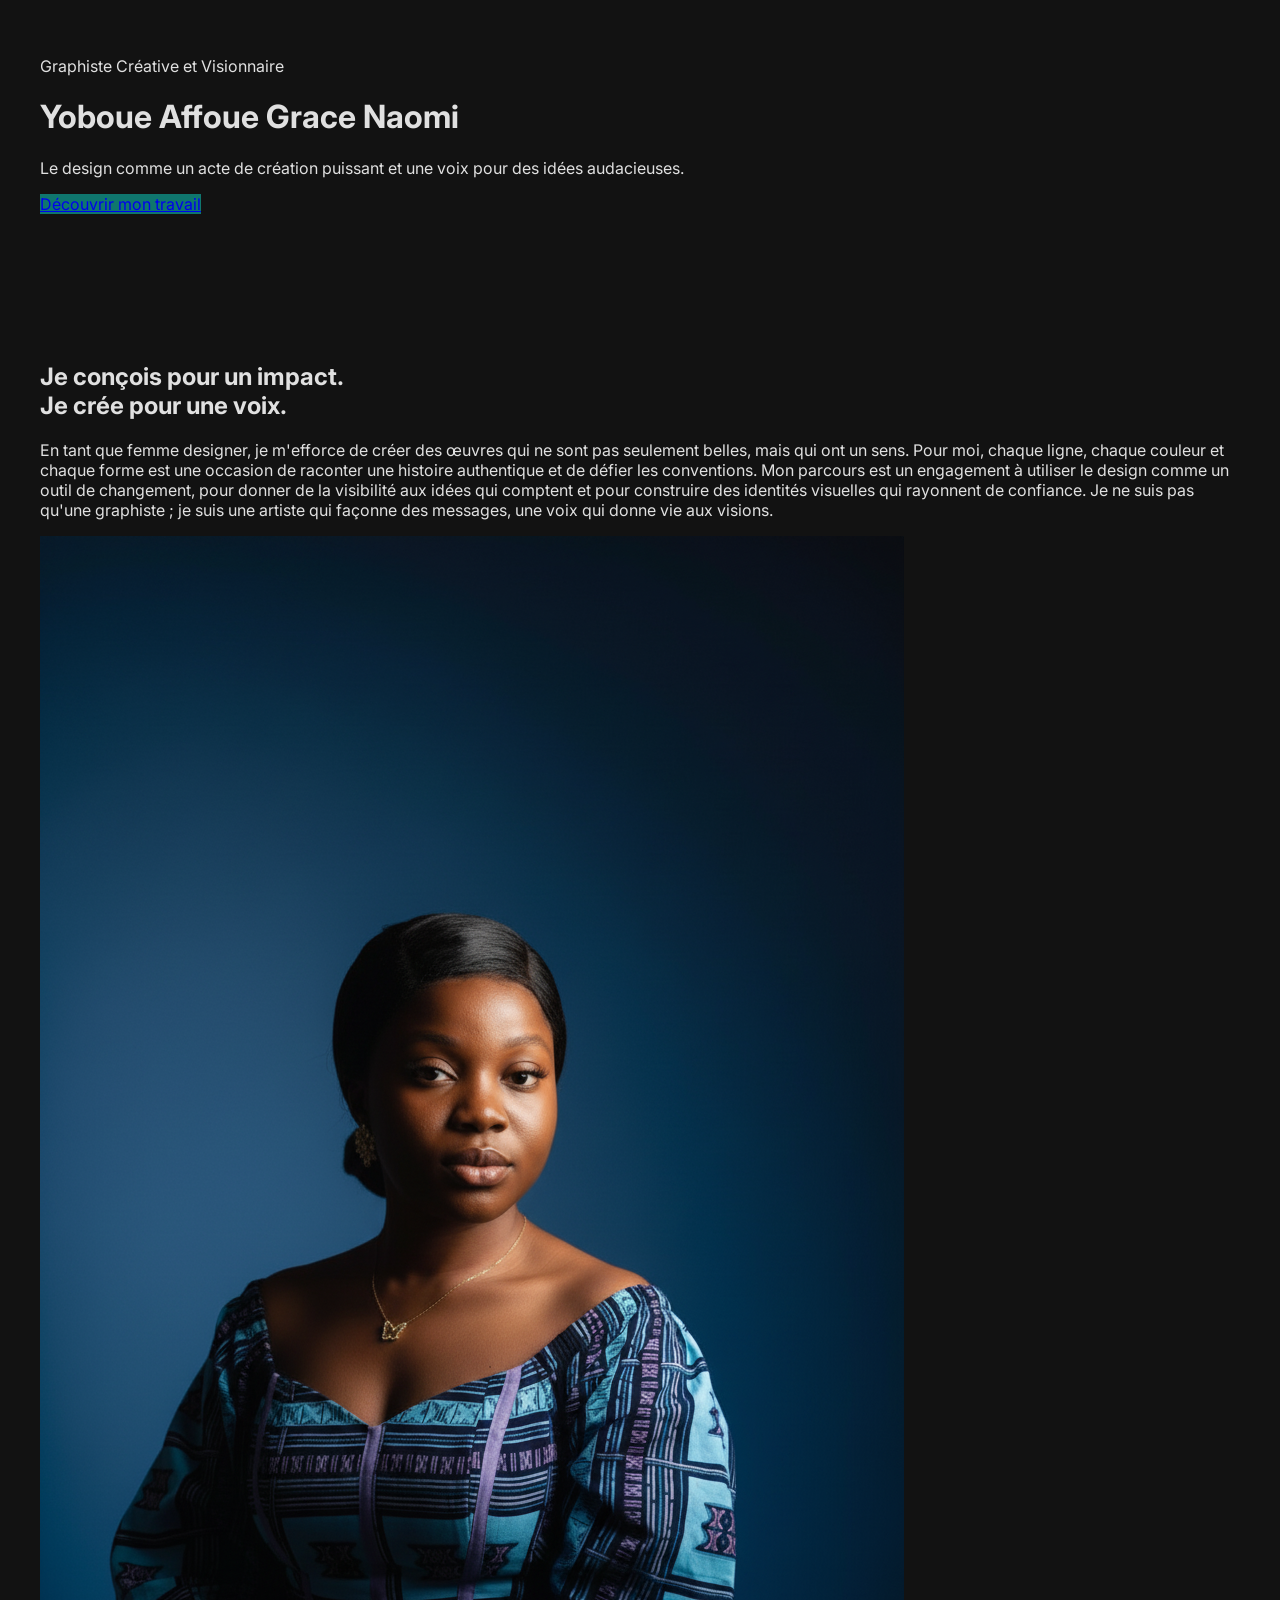
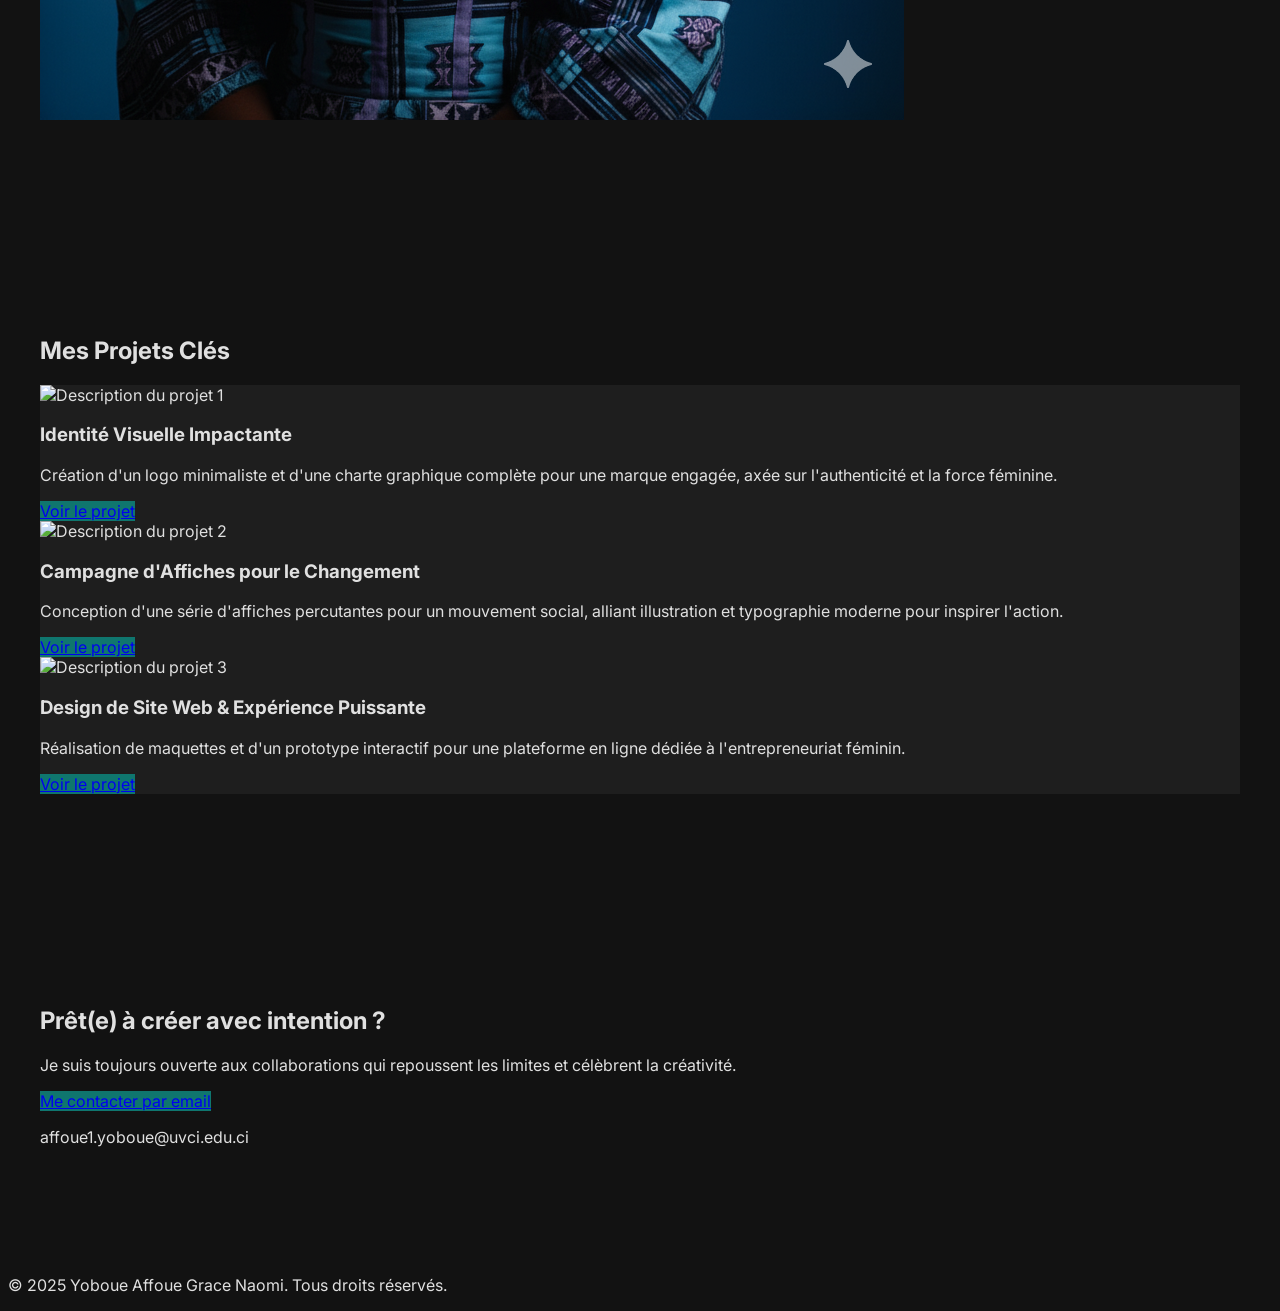
==== public/index.html @ e2c27b03 "Integration de firebase Hosting  deploy" ====
<!DOCTYPE html>
<html lang="fr">
<head>
    <meta charset="UTF-8">
    <meta name="viewport" content="width=device-width, initial-scale=1.0">
    <title>Portfolio de Yoboue Affoue Grace Naomi</title>
    <!-- On utilise Tailwind CSS pour un design propre et moderne -->
    <script src="https://cdn.tailwindcss.com"></script>
    <!-- Police Inter de Google Fonts pour une typographie sobre -->
    <link rel="preconnect" href="https://fonts.googleapis.com">
    <link rel="preconnect" href="https://fonts.gstatic.com" crossorigin>
    <link href="https://fonts.googleapis.com/css2?family=Inter:wght@300;400;500;600;700&display=swap" rel="stylesheet">
    <style>
        body {
            font-family: 'Inter', sans-serif;
            background-color: #121212; /* Fond sombre pour la sobriété */
            color: #E0E0E0; /* Texte clair */
            overflow-x: hidden; /* Empêche le défilement horizontal */
        }
        .container {
            max-width: 1200px;
            margin: 0 auto;
            padding: 2rem;
        }
        .section {
            padding: 4rem 0;
        }
        .project-card {
            background-color: #1E1E1E;
            transition: transform 0.3s ease, box-shadow 0.3s ease, rotate 0.3s ease;
        }
        .project-card:hover {
            transform: translateY(-8px) scale(1.02) rotateZ(1deg); /* Rotation subtile et décalage */
            box-shadow: 0 15px 30px rgba(0, 0, 0, 0.3);
        }
        /* Style des boutons pour un effet soigné */
        .btn-primary {
            background-color: #0F766E; /* Une touche de couleur élégante */
            transition: background-color 0.3s ease, transform 0.3s ease;
        }
        .btn-primary:hover {
            background-color: #0A5A53;
            transform: translateY(-2px); /* Effet "poussoir" */
        }
        
        /* Animations d'apparition au défilement */
        @keyframes fadeInMoveUp {
            from { opacity: 0; transform: translateY(50px); }
            to { opacity: 1; transform: translateY(0); }
        }
        .animate-on-scroll {
            opacity: 0;
            transform: translateY(50px);
            animation-fill-mode: forwards;
        }
        .is-visible {
            animation: fadeInMoveUp 1.2s cubic-bezier(0.25, 0.46, 0.45, 0.94) forwards;
        }
    </style>
</head>
<body class="antialiased">

    <!-- En-tête / Bannière d'introduction avec effet de parallaxe -->
    <header id="accueil" class="bg-black text-white py-16 md:py-32 flex items-center justify-center min-h-screen relative overflow-hidden">
        <!-- Contenu de l'en-tête -->
        <div class="text-center container relative z-10" id="hero-content">
            <p class="text-sm md:text-base font-medium tracking-widest uppercase mb-4 text-gray-400 opacity-0 animate-on-scroll" style="animation-delay: 0.2s;">Graphiste Créative et Visionnaire</p>
            <h1 class="text-4xl md:text-7xl font-bold leading-tight parallax-text opacity-0 animate-on-scroll" style="animation-delay: 0.4s;">Yoboue Affoue Grace Naomi</h1>
            <p class="mt-4 md:mt-6 text-xl md:text-2xl text-gray-300 max-w-2xl mx-auto opacity-0 animate-on-scroll" style="animation-delay: 0.6s;">
                Le design comme un acte de création puissant et une voix pour des idées audacieuses.
            </p>
            <a href="#projets" class="mt-8 inline-block btn-primary text-white py-3 px-8 rounded-full font-semibold shadow-lg hover:shadow-xl opacity-0 animate-on-scroll" style="animation-delay: 0.8s;">
                Découvrir mon travail
            </a>
        </div>
    </header>

    <!-- Section Storytelling (À propos) -->
    <section id="a-propos" class="section bg-gray-900">
        <div class="container animate-on-scroll">
            <div class="grid md:grid-cols-2 gap-12 items-center">
                <div class="animate-on-scroll">
                    <h2 class="text-3xl md:text-5xl font-bold leading-tight">Je conçois pour un impact. <br>Je crée pour une voix.</h2>
                    <p class="mt-6 text-gray-400 text-lg md:text-xl">
                        En tant que femme designer, je m'efforce de créer des œuvres qui ne sont pas seulement belles, mais qui ont un sens. Pour moi, chaque ligne, chaque couleur et chaque forme est une occasion de raconter une histoire authentique et de défier les conventions. Mon parcours est un engagement à utiliser le design comme un outil de changement, pour donner de la visibilité aux idées qui comptent et pour construire des identités visuelles qui rayonnent de confiance. Je ne suis pas qu'une graphiste ; je suis une artiste qui façonne des messages, une voix qui donne vie aux visions.
                    </p>
                </div>
                <!-- Image de placeholder pour le storytelling -->
                <div class="p-4 bg-gray-800 rounded-xl overflow-hidden shadow-2xl animate-on-scroll" style="animation-delay: 0.4s;">
                    <img src="images\Affoue_Portrait.png" alt="Photo de Yoboue Affoue Grace Naomi" class="rounded-lg w-full h-auto transform transition-transform duration-500 hover:scale-105">
                </div>
            </div>
        </div>
    </section>

    <!-- Section Projets -->
    <section id="projets" class="section">
        <div class="container">
            <h2 class="text-3xl md:text-5xl font-bold text-center mb-12 animate-on-scroll">Mes Projets Clés</h2>
            <div class="grid grid-cols-1 md:grid-cols-2 lg:grid-cols-3 gap-8">
                <!-- Projet 1 -->
                <div class="project-card rounded-xl p-6 shadow-lg animate-on-scroll" style="animation-delay: 0.2s;">
                    <img src="https://placehold.co/800x600/292929/e0e0e0?text=Projet+1" alt="Description du projet 1" class="rounded-lg mb-4 w-full h-auto">
                    <h3 class="text-xl md:text-2xl font-bold mb-2">Identité Visuelle Impactante</h3>
                    <p class="text-gray-400 text-sm md:text-base">
                        Création d'un logo minimaliste et d'une charte graphique complète pour une marque engagée, axée sur l'authenticité et la force féminine.
                    </p>
                    <a href="#" class="mt-4 text-sm inline-block btn-primary py-2 px-4 rounded-full font-medium">
                        Voir le projet
                    </a>
                </div>

                <!-- Projet 2 -->
                <div class="project-card rounded-xl p-6 shadow-lg animate-on-scroll" style="animation-delay: 0.4s;">
                    <img src="https://placehold.co/800x600/292929/e0e0e0?text=Projet+2" alt="Description du projet 2" class="rounded-lg mb-4 w-full h-auto">
                    <h3 class="text-xl md:text-2xl font-bold mb-2">Campagne d'Affiches pour le Changement</h3>
                    <p class="text-gray-400 text-sm md:text-base">
                        Conception d'une série d'affiches percutantes pour un mouvement social, alliant illustration et typographie moderne pour inspirer l'action.
                    </p>
                    <a href="#" class="mt-4 text-sm inline-block btn-primary py-2 px-4 rounded-full font-medium">
                        Voir le projet
                    </a>
                </div>

                <!-- Projet 3 -->
                <div class="project-card rounded-xl p-6 shadow-lg animate-on-scroll" style="animation-delay: 0.6s;">
                    <img src="https://placehold.co/800x600/292929/e0e0e0?text=Projet+3" alt="Description du projet 3" class="rounded-lg mb-4 w-full h-auto">
                    <h3 class="text-xl md:text-2xl font-bold mb-2">Design de Site Web & Expérience Puissante</h3>
                    <p class="text-gray-400 text-sm md:text-base">
                        Réalisation de maquettes et d'un prototype interactif pour une plateforme en ligne dédiée à l'entrepreneuriat féminin.
                    </p>
                    <a href="#" class="mt-4 text-sm inline-block btn-primary py-2 px-4 rounded-full font-medium">
                        Voir le projet
                    </a>
                </div>
            </div>
        </div>
    </section>

    <!-- Section de contact -->
    <section id="contact" class="section bg-gray-900">
        <div class="container text-center animate-on-scroll">
            <h2 class="text-3xl md:text-5xl font-bold mb-4">Prêt(e) à créer avec intention ?</h2>
            <p class="text-lg md:text-xl text-gray-400 mb-8 max-w-2xl mx-auto">
                Je suis toujours ouverte aux collaborations qui repoussent les limites et célèbrent la créativité.
            </p>
            <a href="mailto:yobouenaomigrace@gmail.com" class="inline-block btn-primary text-white py-3 px-8 rounded-full font-semibold shadow-lg hover:shadow-xl">
                Me contacter par email
            </a>
            <p class="mt-4 text-sm text-gray-500">affoue1.yoboue@uvci.edu.ci</p>
        </div>
    </section>

    <!-- Pied de page -->
    <footer class="py-6 text-center text-gray-500 text-sm">
        <p>
            © 2025 Yoboue Affoue Grace Naomi. Tous droits réservés.
        </p>
    </footer>

    <!-- Script pour les animations (scroll et parallaxe) -->
    <script>
        // Animations au défilement
        const observer = new IntersectionObserver((entries) => {
            entries.forEach(entry => {
                if (entry.isIntersecting) {
                    entry.target.classList.add('is-visible');
                    observer.unobserve(entry.target);
                }
            });
        }, { threshold: 0.2 });

        document.querySelectorAll('.animate-on-scroll').forEach(el => {
            observer.observe(el);
        });

        // Effet de parallaxe sur l'en-tête
        const heroContent = document.getElementById('hero-content');
        document.addEventListener('mousemove', (e) => {
            const parallaxScale = 25;
            const x = (e.clientX / window.innerWidth - 0.5) * parallaxScale;
            const y = (e.clientY / window.innerHeight - 0.5) * parallaxScale;
            
            // Appliquer la transformation à tous les éléments enfants
            heroContent.querySelectorAll('.parallax-text, p, a').forEach(el => {
                el.style.transform = `translate(${x}px, ${y}px)`;
            });
        });
    </script>
</body>
</html>
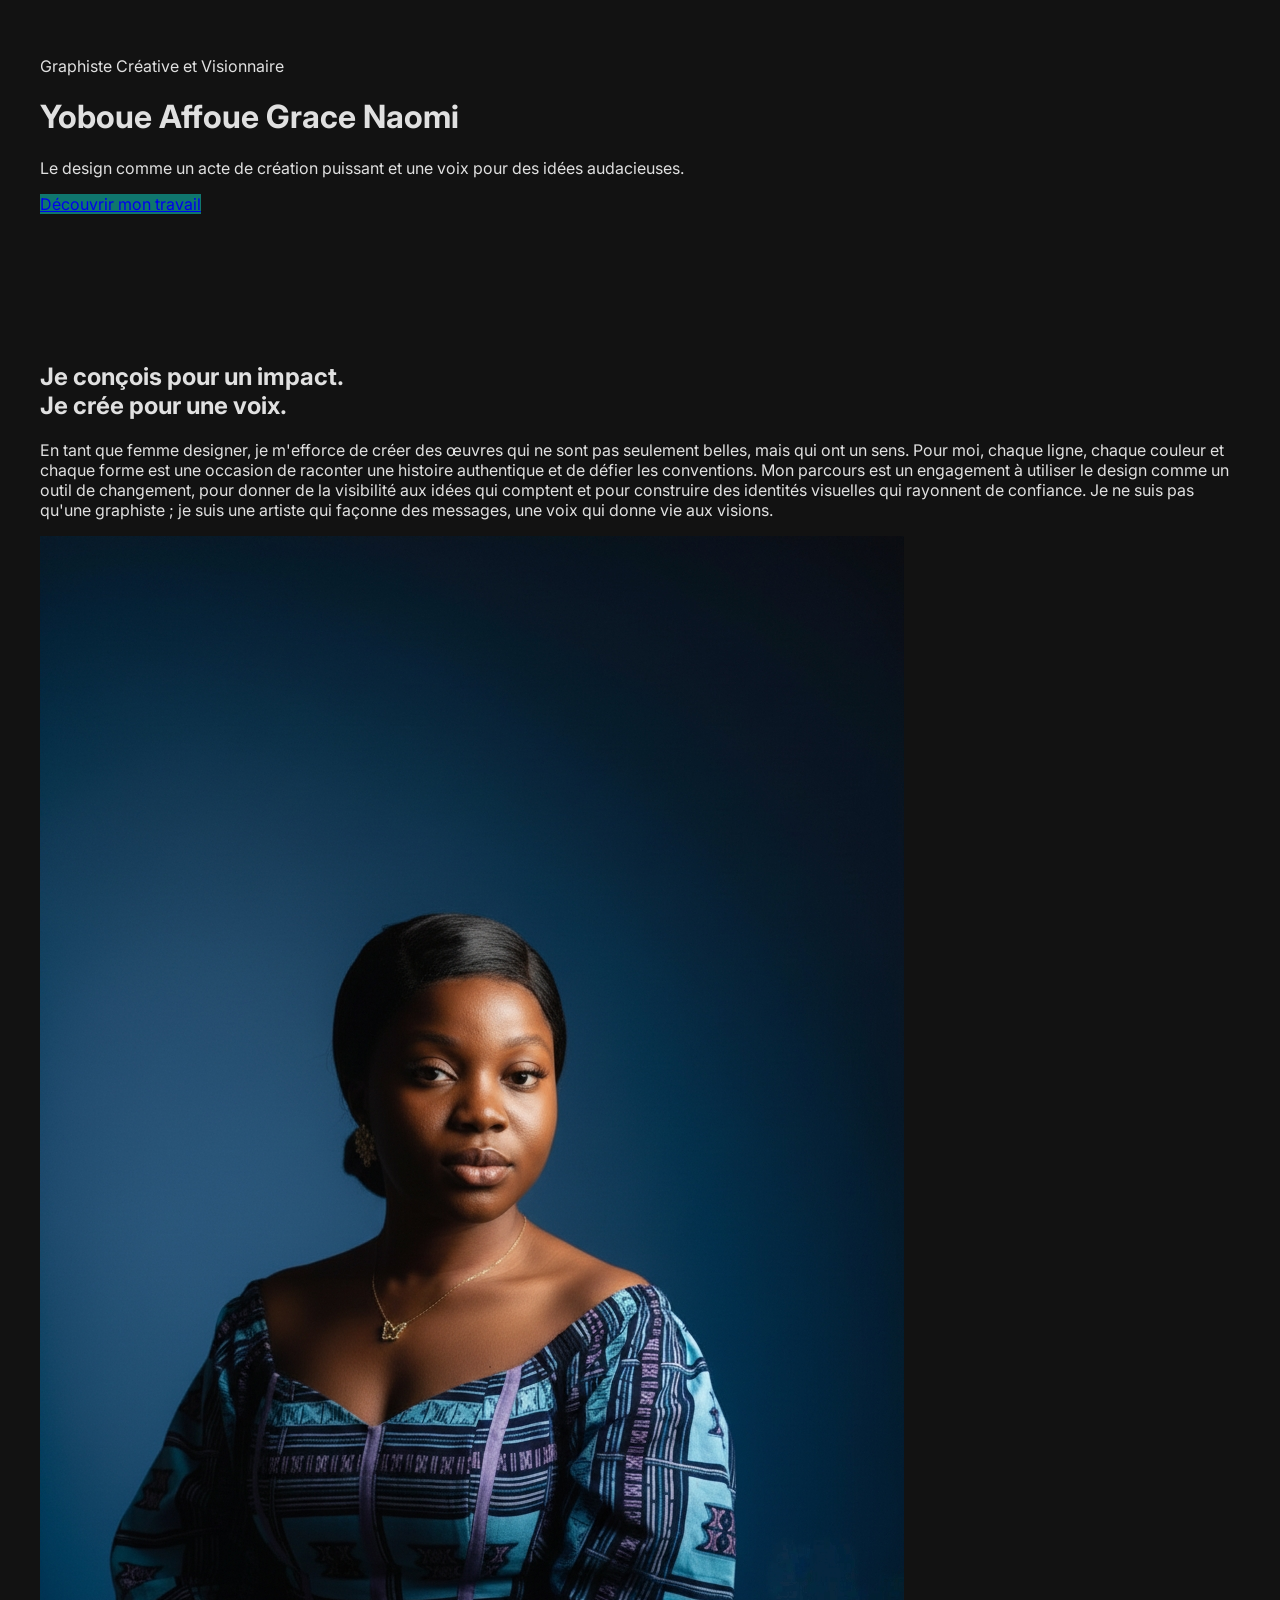
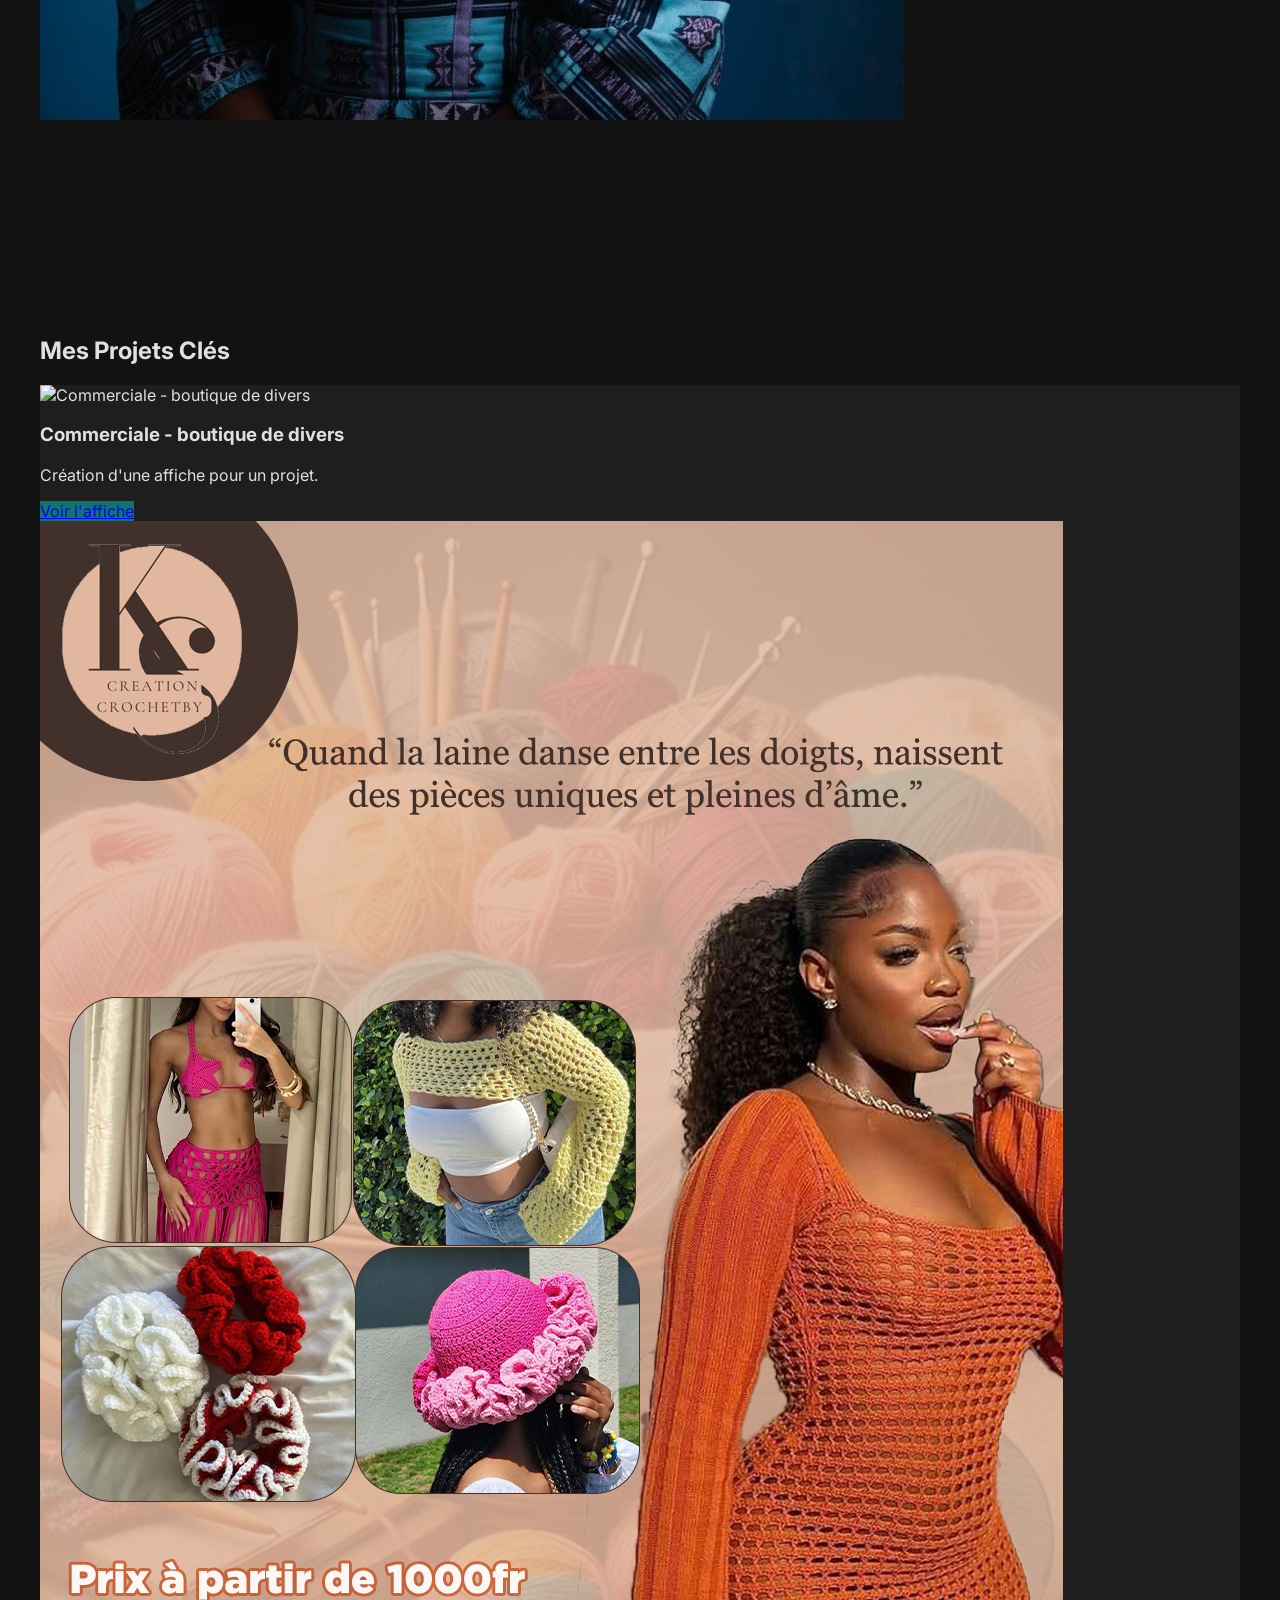
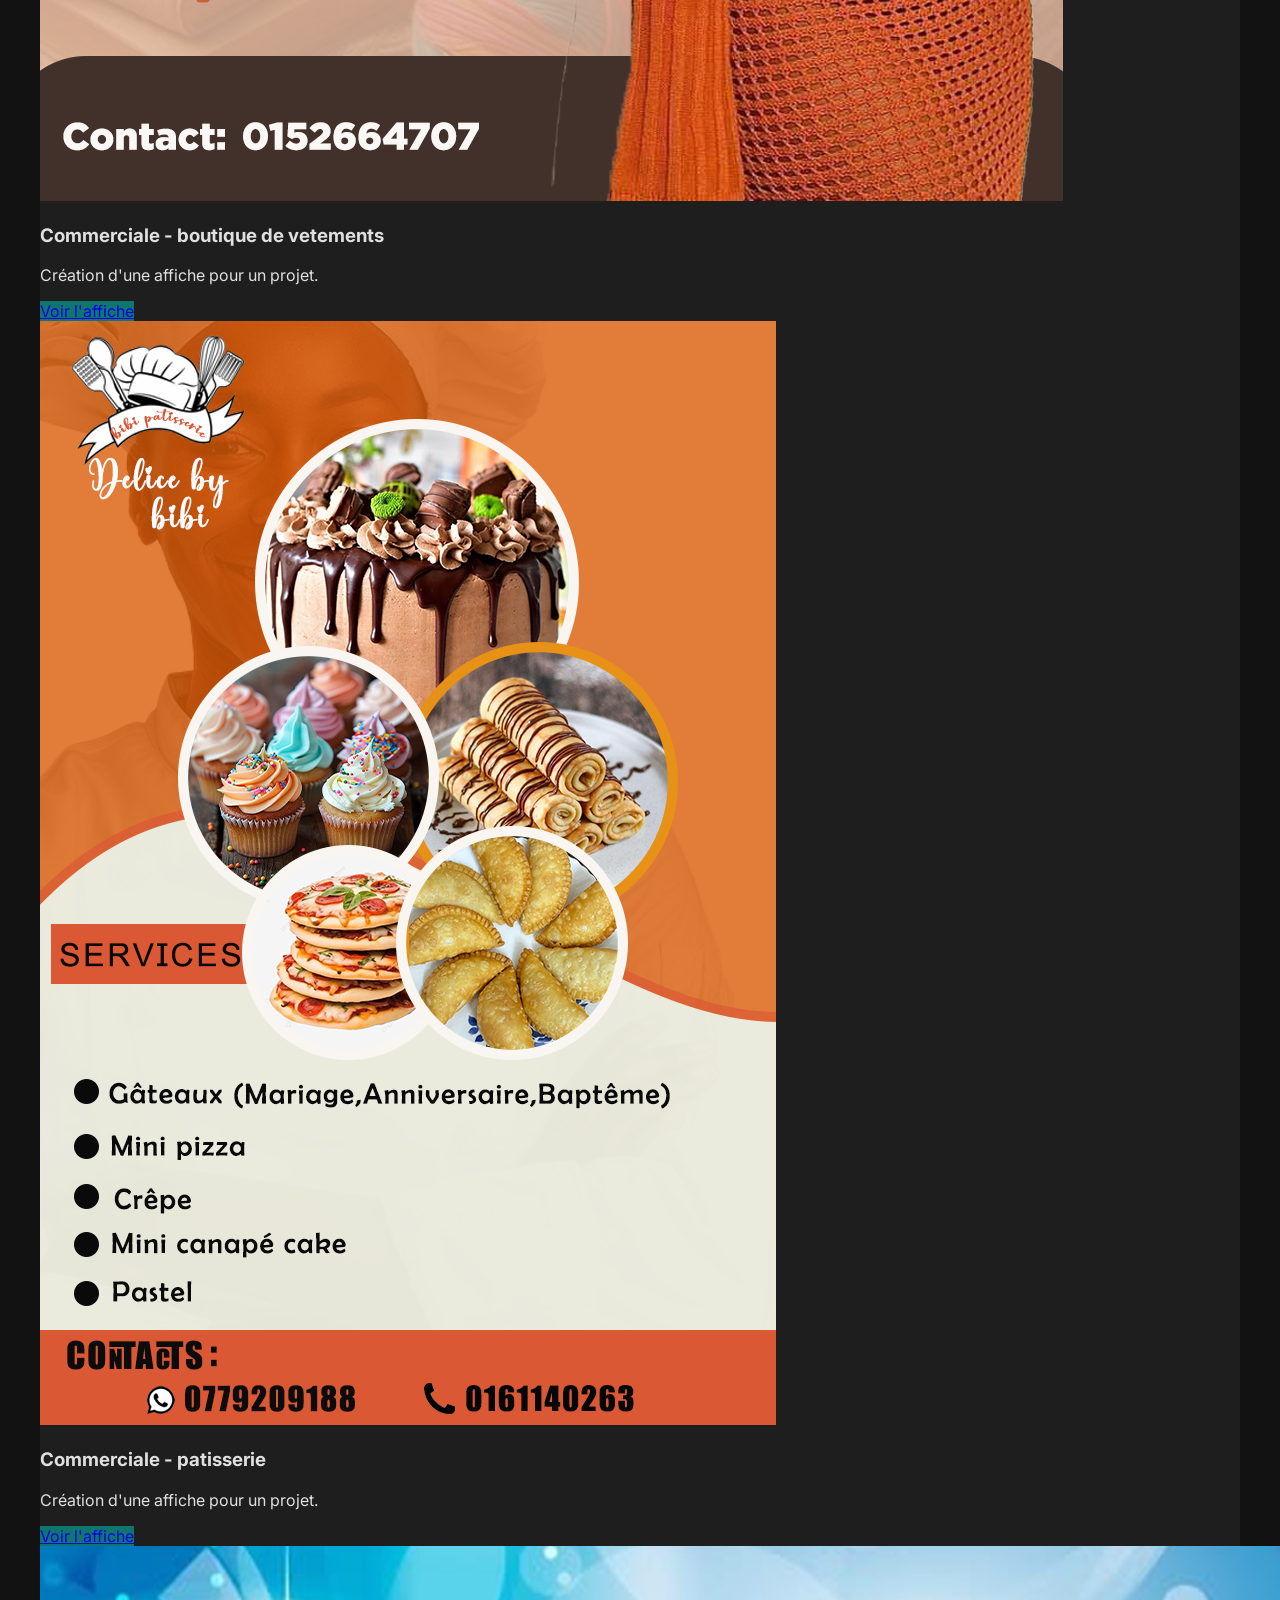
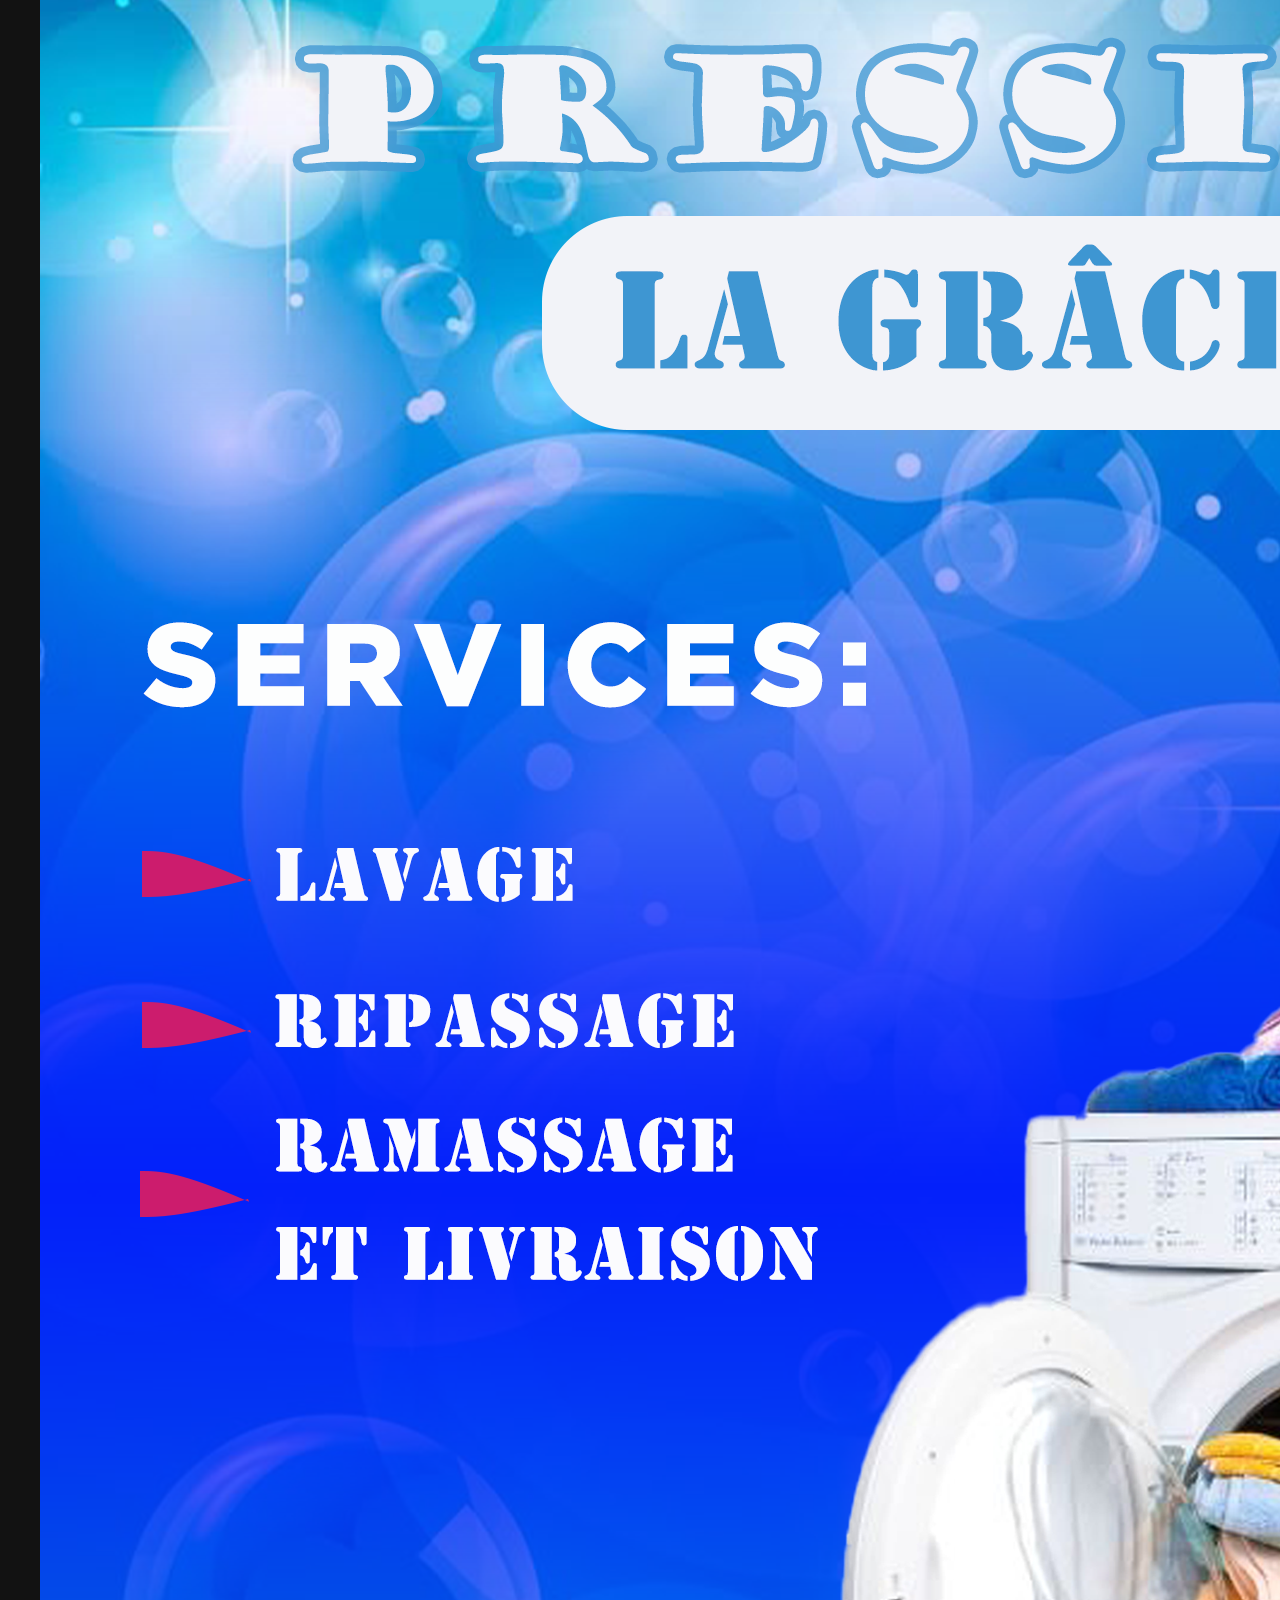
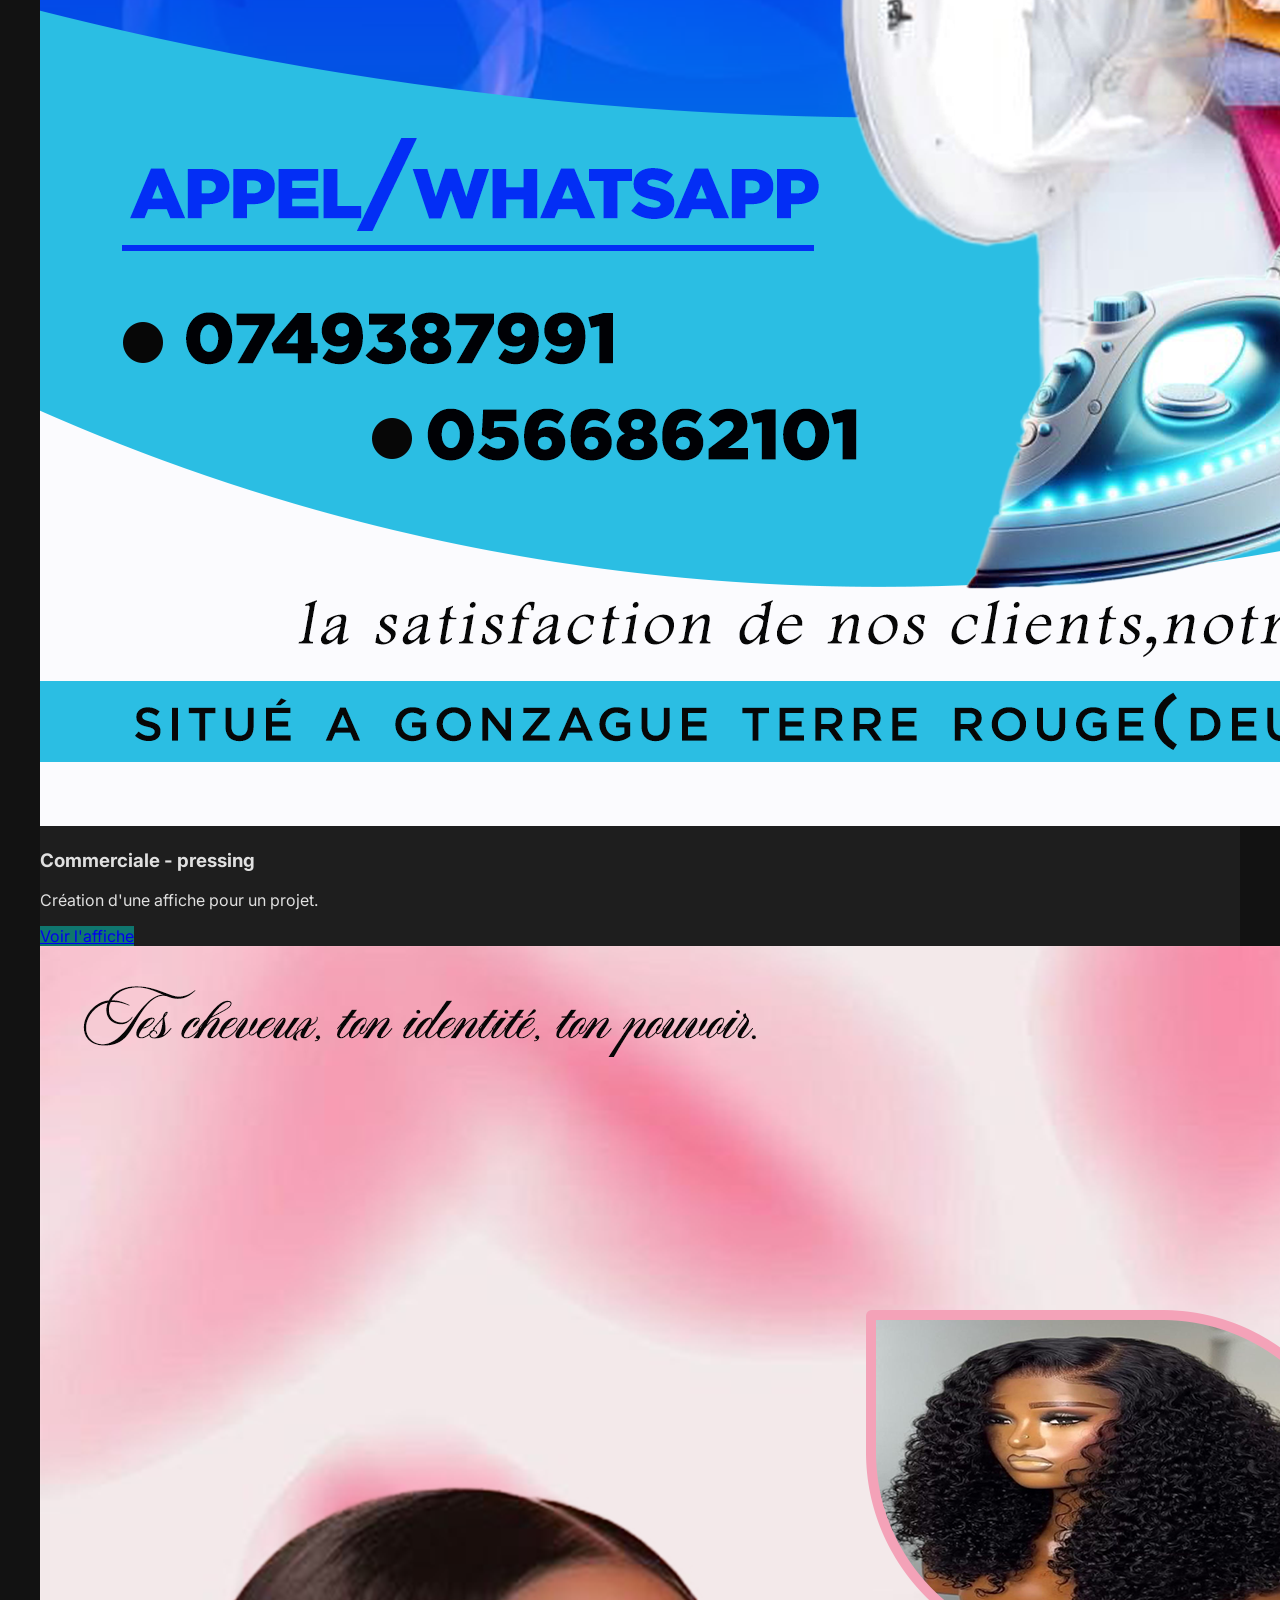
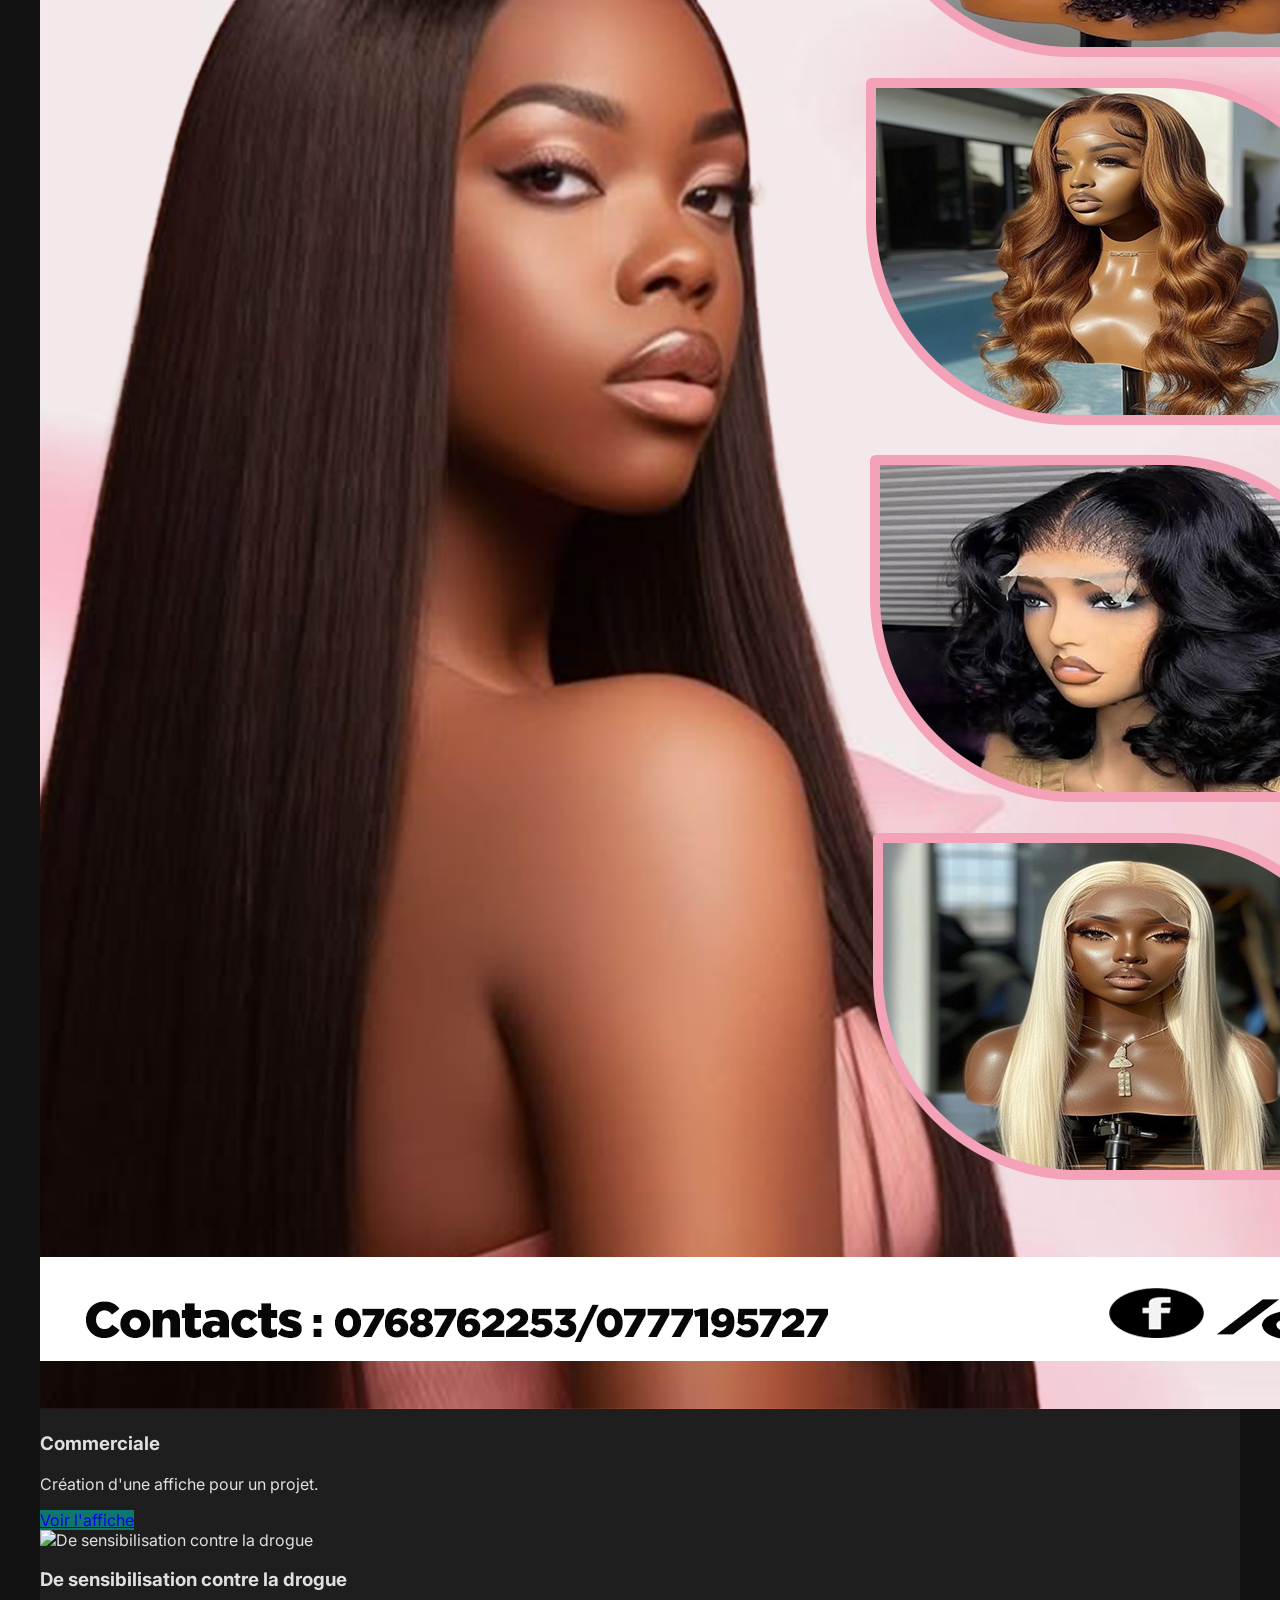
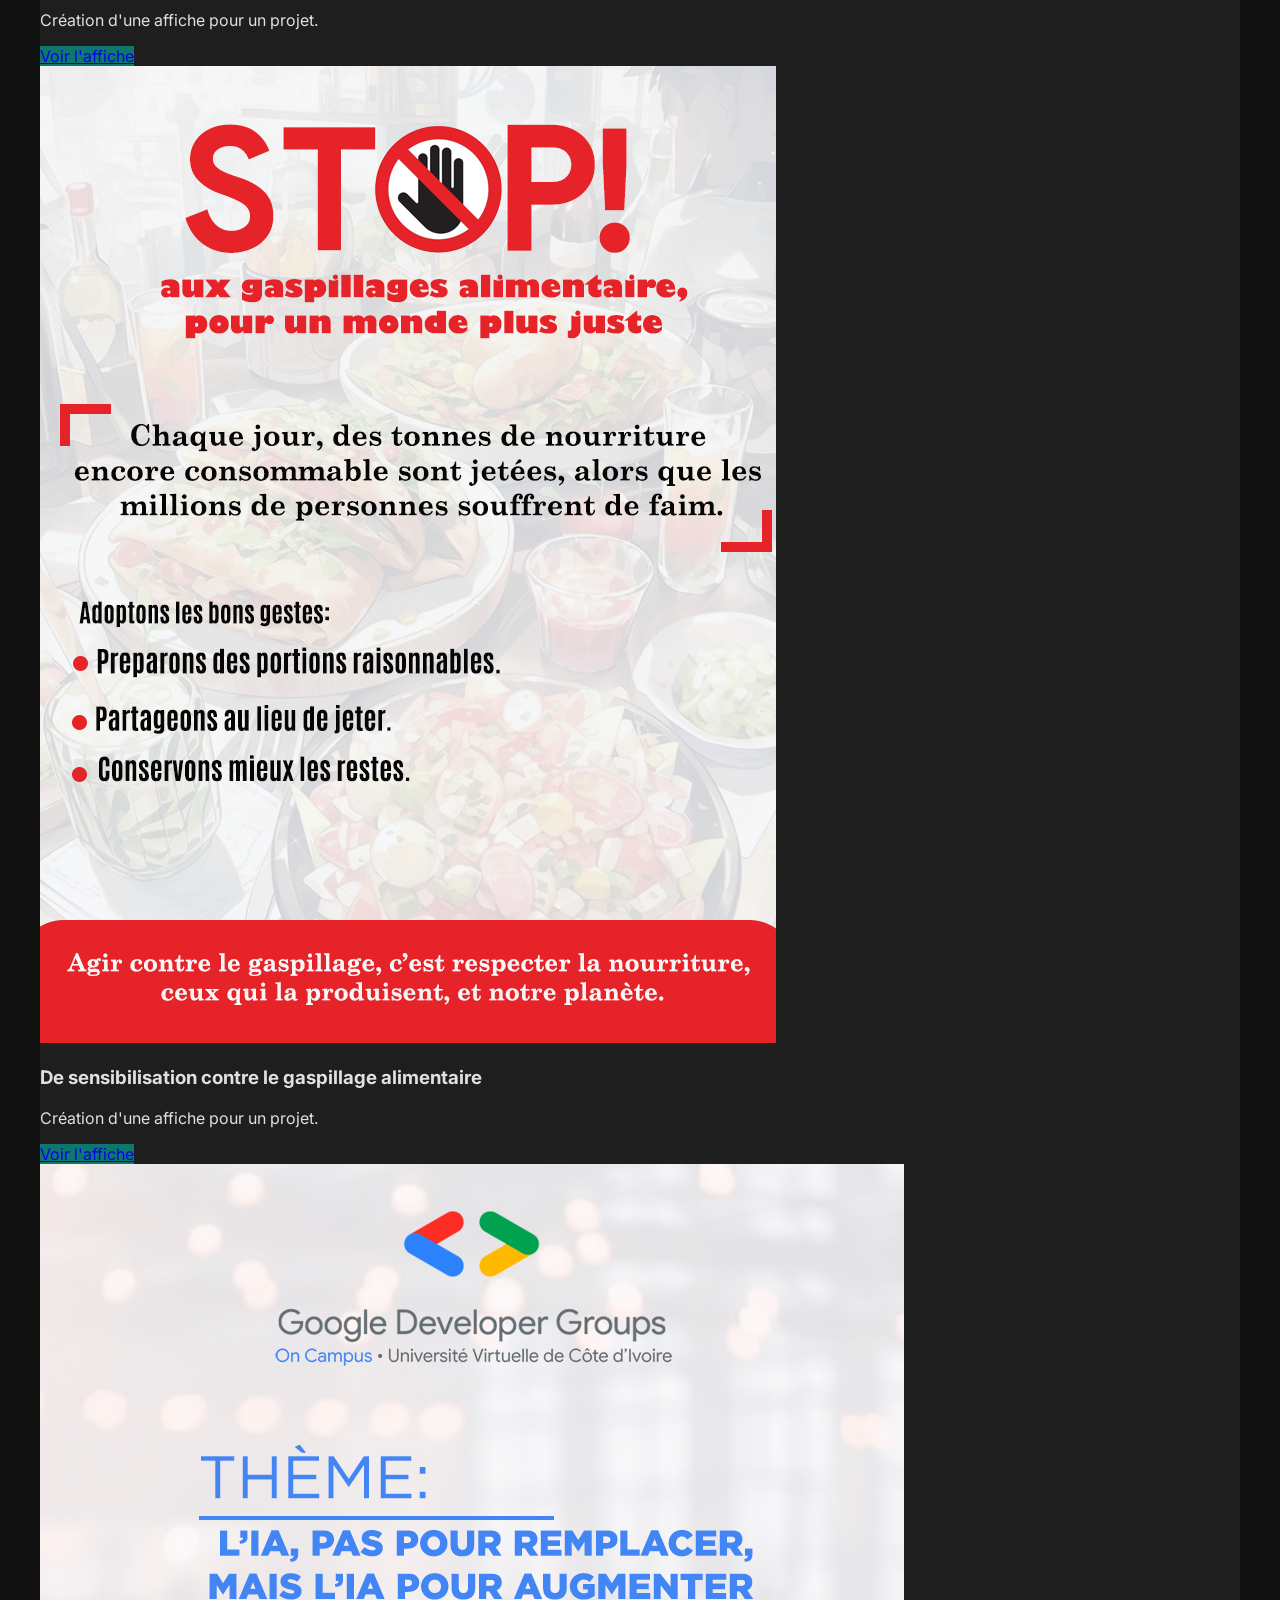
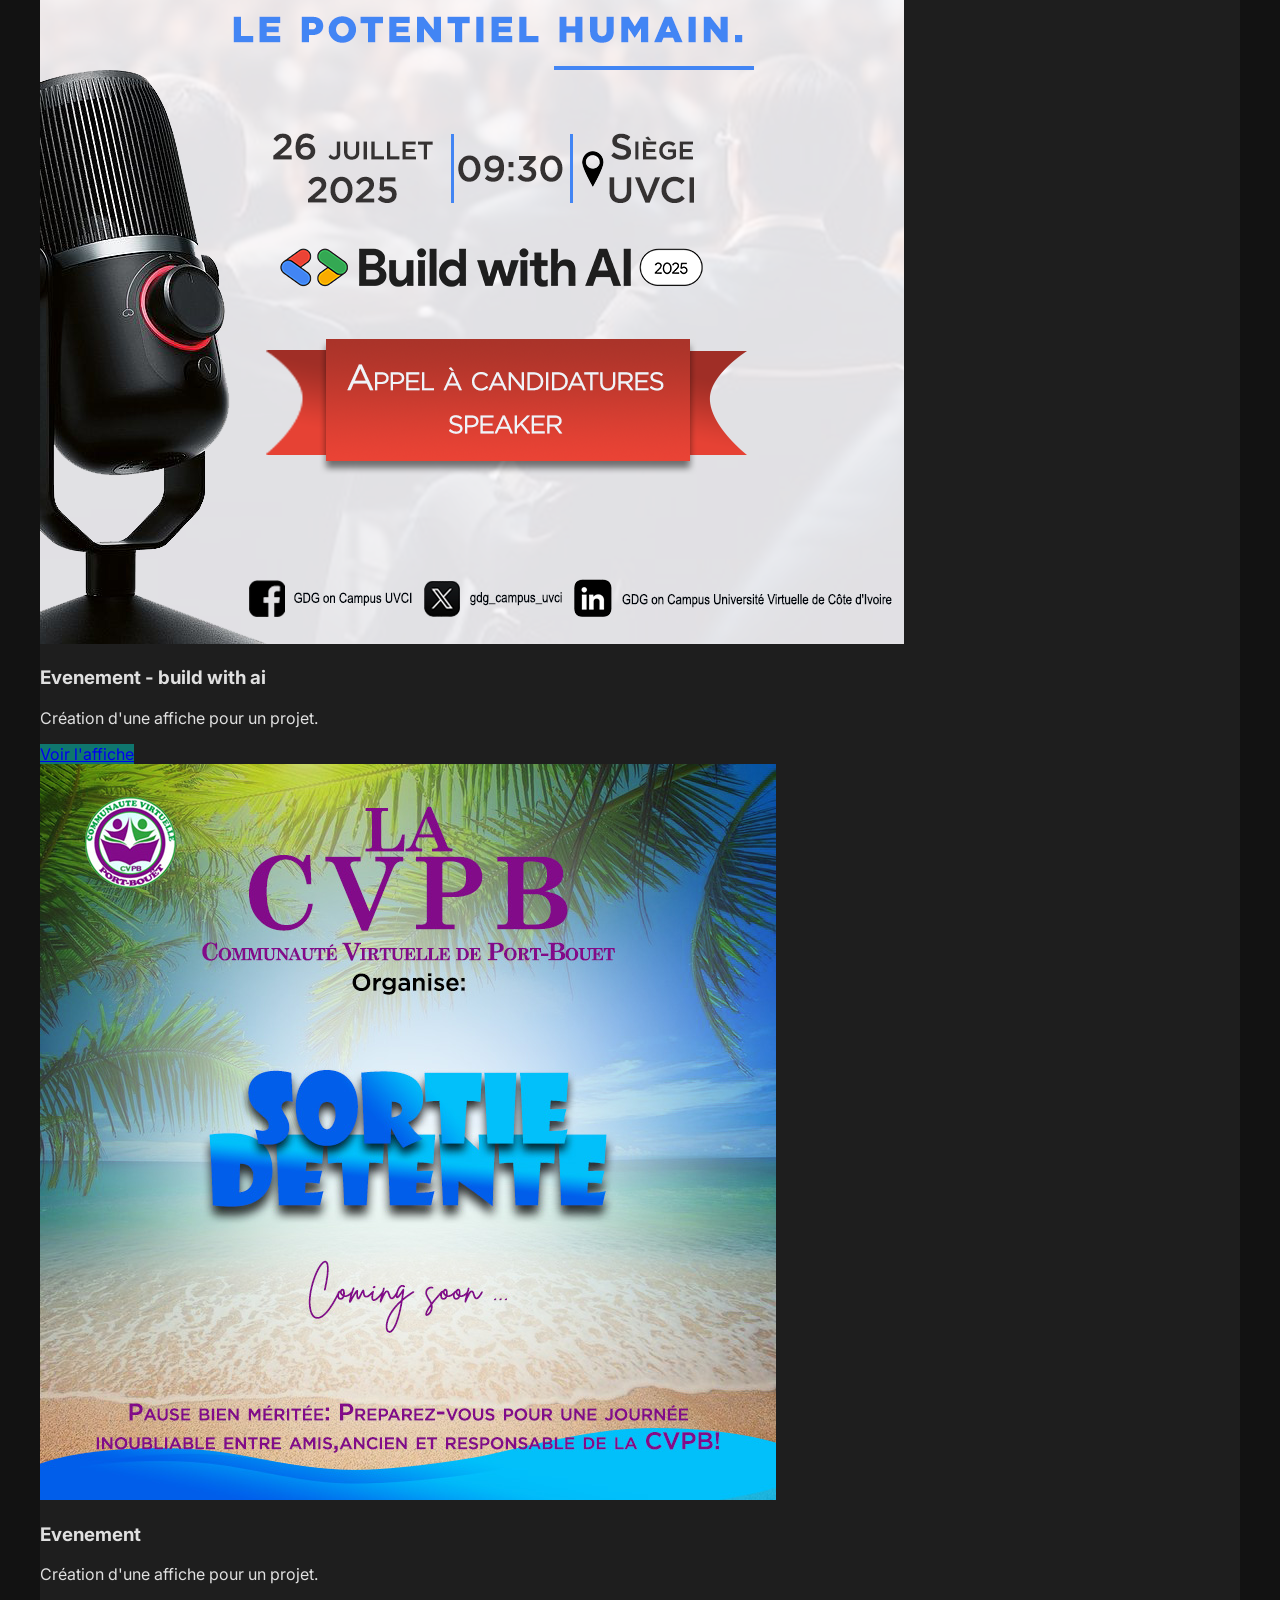
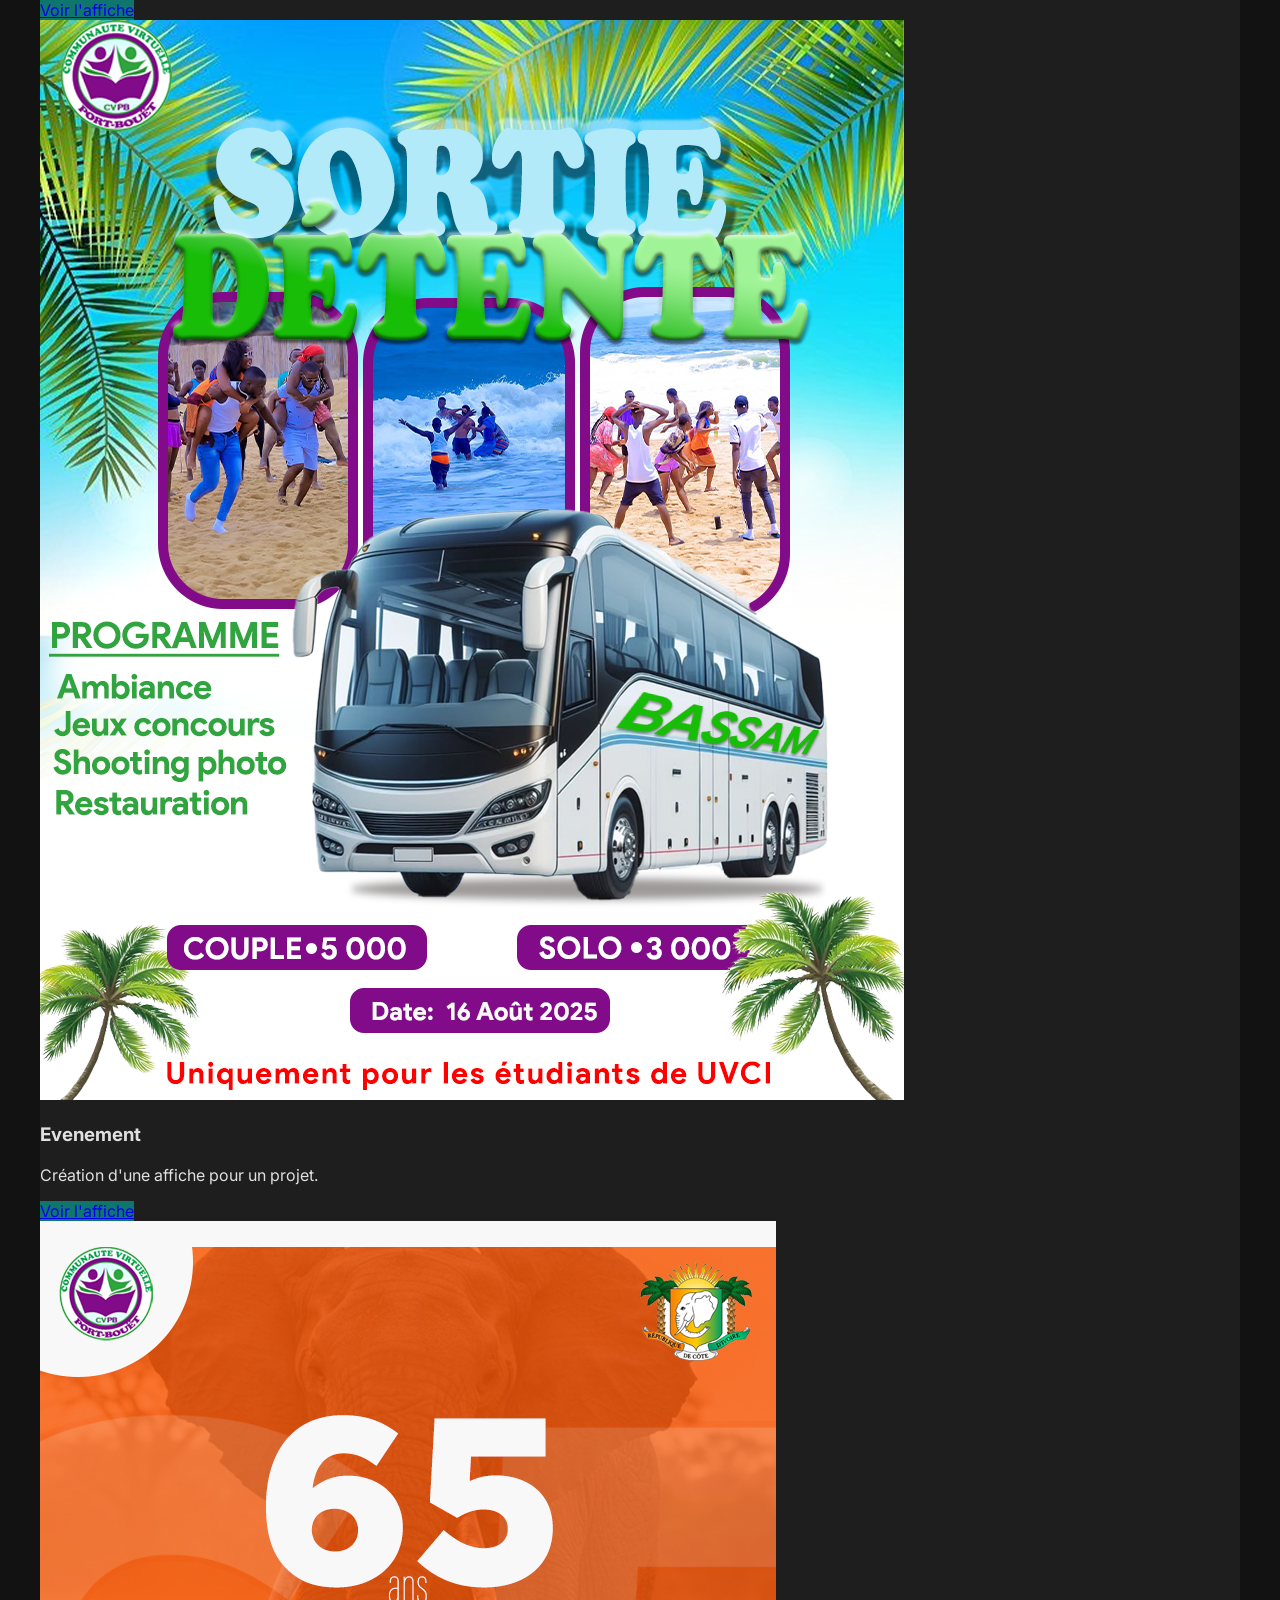
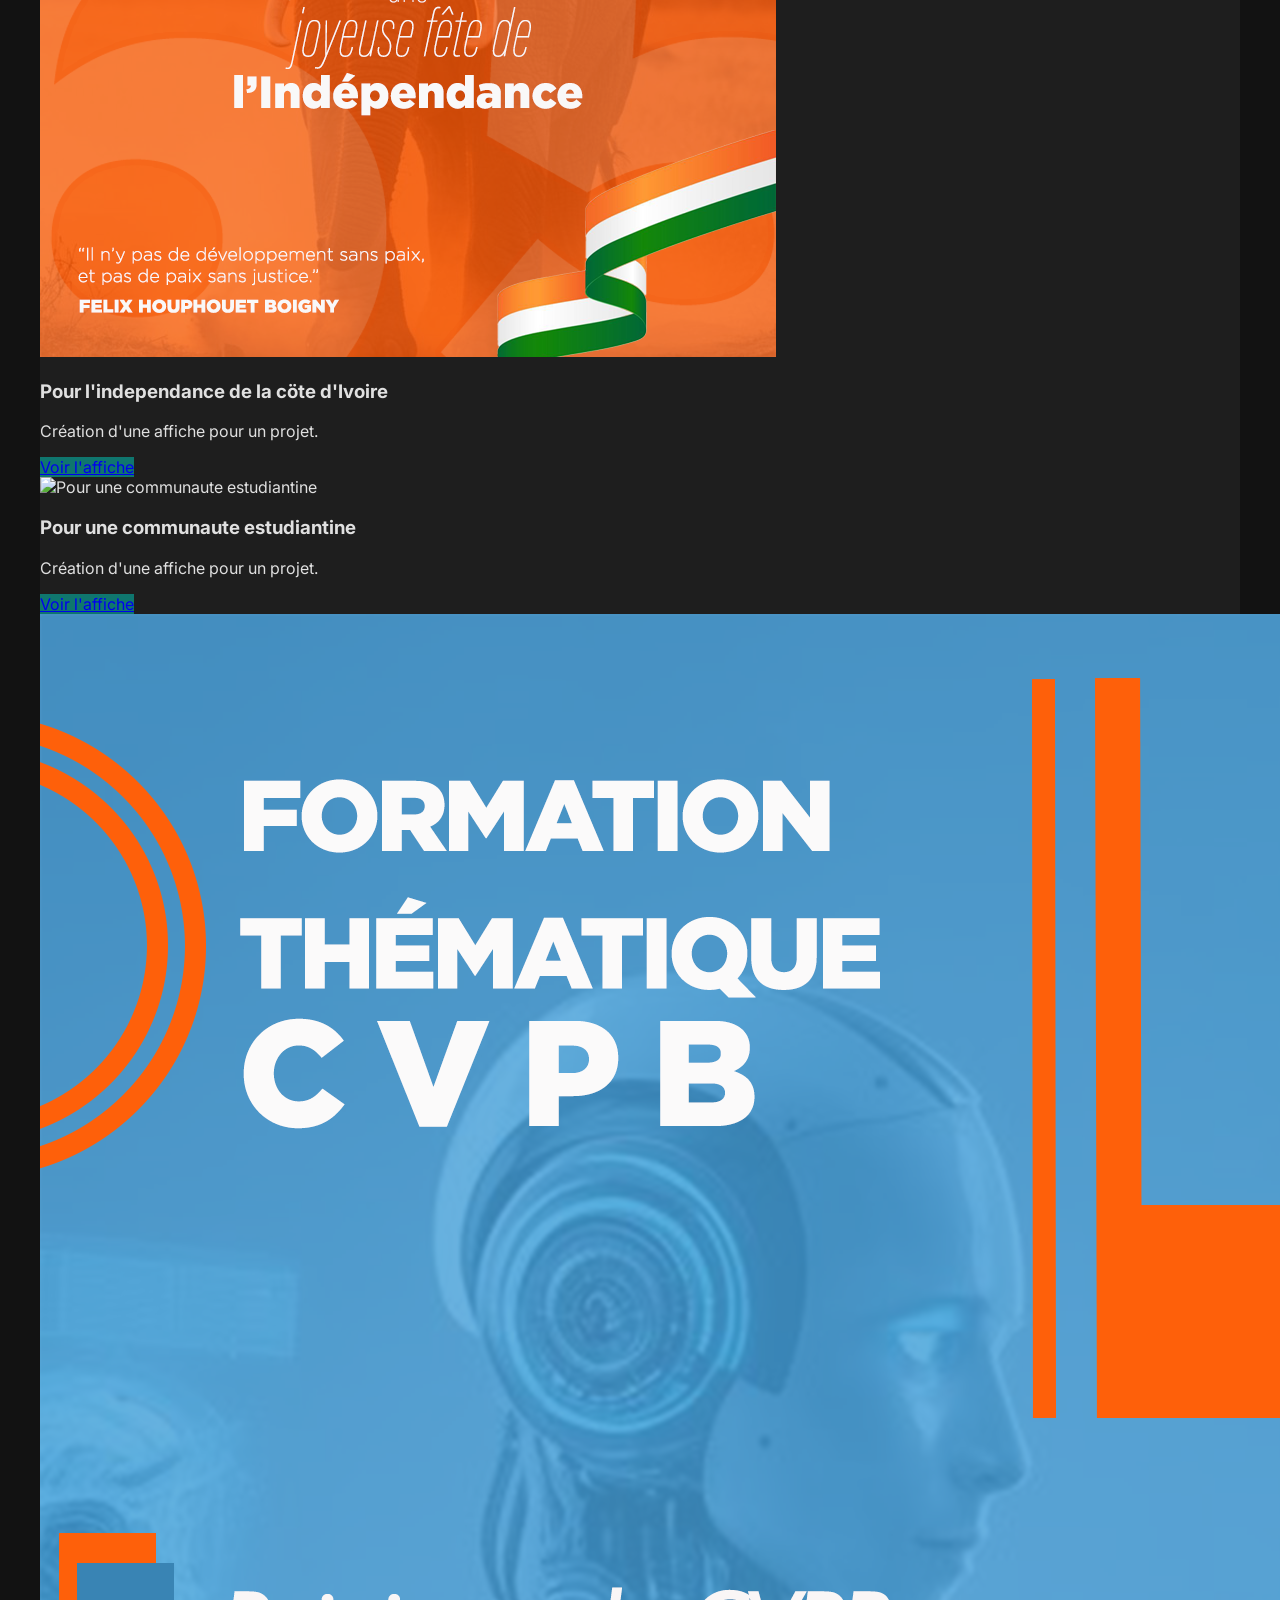
==== commit 01c2194b: "add folder project and fils css" ====
--- a/public/index.html
+++ b/public/index.html
@@ -10,53 +10,7 @@
     <link rel="preconnect" href="https://fonts.googleapis.com">
     <link rel="preconnect" href="https://fonts.gstatic.com" crossorigin>
     <link href="https://fonts.googleapis.com/css2?family=Inter:wght@300;400;500;600;700&display=swap" rel="stylesheet">
-    <style>
-        body {
-            font-family: 'Inter', sans-serif;
-            background-color: #121212; /* Fond sombre pour la sobriété */
-            color: #E0E0E0; /* Texte clair */
-            overflow-x: hidden; /* Empêche le défilement horizontal */
-        }
-        .container {
-            max-width: 1200px;
-            margin: 0 auto;
-            padding: 2rem;
-        }
-        .section {
-            padding: 4rem 0;
-        }
-        .project-card {
-            background-color: #1E1E1E;
-            transition: transform 0.3s ease, box-shadow 0.3s ease, rotate 0.3s ease;
-        }
-        .project-card:hover {
-            transform: translateY(-8px) scale(1.02) rotateZ(1deg); /* Rotation subtile et décalage */
-            box-shadow: 0 15px 30px rgba(0, 0, 0, 0.3);
-        }
-        /* Style des boutons pour un effet soigné */
-        .btn-primary {
-            background-color: #0F766E; /* Une touche de couleur élégante */
-            transition: background-color 0.3s ease, transform 0.3s ease;
-        }
-        .btn-primary:hover {
-            background-color: #0A5A53;
-            transform: translateY(-2px); /* Effet "poussoir" */
-        }
-        
-        /* Animations d'apparition au défilement */
-        @keyframes fadeInMoveUp {
-            from { opacity: 0; transform: translateY(50px); }
-            to { opacity: 1; transform: translateY(0); }
-        }
-        .animate-on-scroll {
-            opacity: 0;
-            transform: translateY(50px);
-            animation-fill-mode: forwards;
-        }
-        .is-visible {
-            animation: fadeInMoveUp 1.2s cubic-bezier(0.25, 0.46, 0.45, 0.94) forwards;
-        }
-    </style>
+    <link rel="stylesheet" href="style.css">
 </head>
 <body class="antialiased">
 
@@ -87,7 +41,7 @@
                 </div>
                 <!-- Image de placeholder pour le storytelling -->
                 <div class="p-4 bg-gray-800 rounded-xl overflow-hidden shadow-2xl animate-on-scroll" style="animation-delay: 0.4s;">
-                    <img src="images\Affoue_Portrait.png" alt="Photo de Yoboue Affoue Grace Naomi" class="rounded-lg w-full h-auto transform transition-transform duration-500 hover:scale-105">
+                    <img src="images\Affoue_Naomi_Yoboue.jpg" alt="Photo de Yoboue Affoue Grace Naomi" class="rounded-lg w-full h-auto transform transition-transform duration-500 hover:scale-105">
                 </div>
             </div>
         </div>
@@ -98,39 +52,158 @@
         <div class="container">
             <h2 class="text-3xl md:text-5xl font-bold text-center mb-12 animate-on-scroll">Mes Projets Clés</h2>
             <div class="grid grid-cols-1 md:grid-cols-2 lg:grid-cols-3 gap-8">
-                <!-- Projet 1 -->
-                <div class="project-card rounded-xl p-6 shadow-lg animate-on-scroll" style="animation-delay: 0.2s;">
-                    <img src="https://placehold.co/800x600/292929/e0e0e0?text=Projet+1" alt="Description du projet 1" class="rounded-lg mb-4 w-full h-auto">
-                    <h3 class="text-xl md:text-2xl font-bold mb-2">Identité Visuelle Impactante</h3>
-                    <p class="text-gray-400 text-sm md:text-base">
-                        Création d'un logo minimaliste et d'une charte graphique complète pour une marque engagée, axée sur l'authenticité et la force féminine.
-                    </p>
-                    <a href="#" class="mt-4 text-sm inline-block btn-primary py-2 px-4 rounded-full font-medium">
-                        Voir le projet
-                    </a>
-                </div>
-
-                <!-- Projet 2 -->
-                <div class="project-card rounded-xl p-6 shadow-lg animate-on-scroll" style="animation-delay: 0.4s;">
-                    <img src="https://placehold.co/800x600/292929/e0e0e0?text=Projet+2" alt="Description du projet 2" class="rounded-lg mb-4 w-full h-auto">
-                    <h3 class="text-xl md:text-2xl font-bold mb-2">Campagne d'Affiches pour le Changement</h3>
-                    <p class="text-gray-400 text-sm md:text-base">
-                        Conception d'une série d'affiches percutantes pour un mouvement social, alliant illustration et typographie moderne pour inspirer l'action.
-                    </p>
-                    <a href="#" class="mt-4 text-sm inline-block btn-primary py-2 px-4 rounded-full font-medium">
-                        Voir le projet
-                    </a>
-                </div>
-
-                <!-- Projet 3 -->
-                <div class="project-card rounded-xl p-6 shadow-lg animate-on-scroll" style="animation-delay: 0.6s;">
-                    <img src="https://placehold.co/800x600/292929/e0e0e0?text=Projet+3" alt="Description du projet 3" class="rounded-lg mb-4 w-full h-auto">
-                    <h3 class="text-xl md:text-2xl font-bold mb-2">Design de Site Web & Expérience Puissante</h3>
-                    <p class="text-gray-400 text-sm md:text-base">
-                        Réalisation de maquettes et d'un prototype interactif pour une plateforme en ligne dédiée à l'entrepreneuriat féminin.
-                    </p>
-                    <a href="#" class="mt-4 text-sm inline-block btn-primary py-2 px-4 rounded-full font-medium">
-                        Voir le projet
+                <!-- Commerciale - boutique de divers -->
+                <div class="project-card rounded-xl p-6 shadow-lg animate-on-scroll" style="animation-delay: 0.2s;">
+                    <img src="images/AFFICHE IMPORTANT/AFFICHE COMMERCIALE - BOUTIQUE DE DIVERS.png" alt="Commerciale - boutique de divers" class="rounded-lg mb-4 w-full h-auto aspect-[4/3] object-cover">
+                    <h3 class="text-xl md:text-2xl font-bold mb-2 h-16">Commerciale - boutique de divers</h3>
+                    <p class="text-gray-400 text-sm md:text-base">
+                        Création d'une affiche pour un projet.
+                    </p>
+                    <a href="images/AFFICHE IMPORTANT/AFFICHE COMMERCIALE - BOUTIQUE DE DIVERS.png" target="_blank" class="mt-4 text-sm inline-block btn-primary py-2 px-4 rounded-full font-medium">
+                        Voir l'affiche
+                    </a>
+                </div>
+                <!-- Commerciale - boutique de vetements -->
+                <div class="project-card rounded-xl p-6 shadow-lg animate-on-scroll" style="animation-delay: 0.4s;">
+                    <img src="images/AFFICHE IMPORTANT/AFFICHE COMMERCIALE - BOUTIQUE DE VETEMENTS.png" alt="Commerciale - boutique de vetements" class="rounded-lg mb-4 w-full h-auto aspect-[4/3] object-cover">
+                    <h3 class="text-xl md:text-2xl font-bold mb-2 h-16">Commerciale - boutique de vetements</h3>
+                    <p class="text-gray-400 text-sm md:text-base">
+                        Création d'une affiche pour un projet.
+                    </p>
+                    <a href="images/AFFICHE IMPORTANT/AFFICHE COMMERCIALE - BOUTIQUE DE VETEMENTS.png" target="_blank" class="mt-4 text-sm inline-block btn-primary py-2 px-4 rounded-full font-medium">
+                        Voir l'affiche
+                    </a>
+                </div>
+                <!-- Commerciale - patisserie -->
+                <div class="project-card rounded-xl p-6 shadow-lg animate-on-scroll" style="animation-delay: 0.6s;">
+                    <img src="images/AFFICHE IMPORTANT/AFFICHE COMMERCIALE - PATISSERIE.png" alt="Commerciale - patisserie" class="rounded-lg mb-4 w-full h-auto aspect-[4/3] object-cover">
+                    <h3 class="text-xl md:text-2xl font-bold mb-2 h-16">Commerciale - patisserie</h3>
+                    <p class="text-gray-400 text-sm md:text-base">
+                        Création d'une affiche pour un projet.
+                    </p>
+                    <a href="images/AFFICHE IMPORTANT/AFFICHE COMMERCIALE - PATISSERIE.png" target="_blank" class="mt-4 text-sm inline-block btn-primary py-2 px-4 rounded-full font-medium">
+                        Voir l'affiche
+                    </a>
+                </div>
+                <!-- Commerciale - pressing -->
+                <div class="project-card rounded-xl p-6 shadow-lg animate-on-scroll" style="animation-delay: 0.2s;">
+                    <img src="images/AFFICHE IMPORTANT/AFFICHE COMMERCIALE - PRESSING.png" alt="Commerciale - pressing" class="rounded-lg mb-4 w-full h-auto aspect-[4/3] object-cover">
+                    <h3 class="text-xl md:text-2xl font-bold mb-2 h-16">Commerciale - pressing</h3>
+                    <p class="text-gray-400 text-sm md:text-base">
+                        Création d'une affiche pour un projet.
+                    </p>
+                    <a href="images/AFFICHE IMPORTANT/AFFICHE COMMERCIALE - PRESSING.png" target="_blank" class="mt-4 text-sm inline-block btn-primary py-2 px-4 rounded-full font-medium">
+                        Voir l'affiche
+                    </a>
+                </div>
+                <!-- Commerciale -->
+                <div class="project-card rounded-xl p-6 shadow-lg animate-on-scroll" style="animation-delay: 0.4s;">
+                    <img src="images/AFFICHE IMPORTANT/AFFICHE COMMERCIALE.png" alt="Commerciale" class="rounded-lg mb-4 w-full h-auto aspect-[4/3] object-cover">
+                    <h3 class="text-xl md:text-2xl font-bold mb-2 h-16">Commerciale</h3>
+                    <p class="text-gray-400 text-sm md:text-base">
+                        Création d'une affiche pour un projet.
+                    </p>
+                    <a href="images/AFFICHE IMPORTANT/AFFICHE COMMERCIALE.png" target="_blank" class="mt-4 text-sm inline-block btn-primary py-2 px-4 rounded-full font-medium">
+                        Voir l'affiche
+                    </a>
+                </div>
+                <!-- De sensibilisation contre la drogue -->
+                <div class="project-card rounded-xl p-6 shadow-lg animate-on-scroll" style="animation-delay: 0.6s;">
+                    <img src="images/AFFICHE IMPORTANT/AFFICHE DE SENSIBILISATION CONTRE LA DROGUE.png" alt="De sensibilisation contre la drogue" class="rounded-lg mb-4 w-full h-auto aspect-[4/3] object-cover">
+                    <h3 class="text-xl md:text-2xl font-bold mb-2 h-16">De sensibilisation contre la drogue</h3>
+                    <p class="text-gray-400 text-sm md:text-base">
+                        Création d'une affiche pour un projet.
+                    </p>
+                    <a href="images/AFFICHE IMPORTANT/AFFICHE DE SENSIBILISATION CONTRE LA DROGUE.png" target="_blank" class="mt-4 text-sm inline-block btn-primary py-2 px-4 rounded-full font-medium">
+                        Voir l'affiche
+                    </a>
+                </div>
+                <!-- De sensibilisation contre le gaspillage alimentaire -->
+                <div class="project-card rounded-xl p-6 shadow-lg animate-on-scroll" style="animation-delay: 0.2s;">
+                    <img src="images/AFFICHE IMPORTANT/AFFICHE DE SENSIBILISATION CONTRE LE GASPILLAGE ALIMENTAIRE.png" alt="De sensibilisation contre le gaspillage alimentaire" class="rounded-lg mb-4 w-full h-auto aspect-[4/3] object-cover">
+                    <h3 class="text-xl md:text-2xl font-bold mb-2 h-16">De sensibilisation contre le gaspillage alimentaire</h3>
+                    <p class="text-gray-400 text-sm md:text-base">
+                        Création d'une affiche pour un projet.
+                    </p>
+                    <a href="images/AFFICHE IMPORTANT/AFFICHE DE SENSIBILISATION CONTRE LE GASPILLAGE ALIMENTAIRE.png" target="_blank" class="mt-4 text-sm inline-block btn-primary py-2 px-4 rounded-full font-medium">
+                        Voir l'affiche
+                    </a>
+                </div>
+                <!-- Evenement - build with ai -->
+                <div class="project-card rounded-xl p-6 shadow-lg animate-on-scroll" style="animation-delay: 0.4s;">
+                    <img src="images/AFFICHE IMPORTANT/AFFICHE EVENEMENT - BUILD WITH AI.png" alt="Evenement - build with ai" class="rounded-lg mb-4 w-full h-auto aspect-[4/3] object-cover">
+                    <h3 class="text-xl md:text-2xl font-bold mb-2 h-16">Evenement - build with ai</h3>
+                    <p class="text-gray-400 text-sm md:text-base">
+                        Création d'une affiche pour un projet.
+                    </p>
+                    <a href="images/AFFICHE IMPORTANT/AFFICHE EVENEMENT - BUILD WITH AI.png" target="_blank" class="mt-4 text-sm inline-block btn-primary py-2 px-4 rounded-full font-medium">
+                        Voir l'affiche
+                    </a>
+                </div>
+                <!-- Evenement -->
+                <div class="project-card rounded-xl p-6 shadow-lg animate-on-scroll" style="animation-delay: 0.6s;">
+                    <img src="images/AFFICHE IMPORTANT/AFFICHE EVENEMENT.jpg" alt="Evenement" class="rounded-lg mb-4 w-full h-auto aspect-[4/3] object-cover">
+                    <h3 class="text-xl md:text-2xl font-bold mb-2 h-16">Evenement</h3>
+                    <p class="text-gray-400 text-sm md:text-base">
+                        Création d'une affiche pour un projet.
+                    </p>
+                    <a href="images/AFFICHE IMPORTANT/AFFICHE EVENEMENT.jpg" target="_blank" class="mt-4 text-sm inline-block btn-primary py-2 px-4 rounded-full font-medium">
+                        Voir l'affiche
+                    </a>
+                </div>
+                <!-- Evenement -->
+                <div class="project-card rounded-xl p-6 shadow-lg animate-on-scroll" style="animation-delay: 0.2s;">
+                    <img src="images/AFFICHE IMPORTANT/AFFICHE EVENEMENT.png" alt="Evenement" class="rounded-lg mb-4 w-full h-auto aspect-[4/3] object-cover">
+                    <h3 class="text-xl md:text-2xl font-bold mb-2 h-16">Evenement</h3>
+                    <p class="text-gray-400 text-sm md:text-base">
+                        Création d'une affiche pour un projet.
+                    </p>
+                    <a href="images/AFFICHE IMPORTANT/AFFICHE EVENEMENT.png" target="_blank" class="mt-4 text-sm inline-block btn-primary py-2 px-4 rounded-full font-medium">
+                        Voir l'affiche
+                    </a>
+                </div>
+                <!-- Pour l'independance de la cöte d'ivoire -->
+                <div class="project-card rounded-xl p-6 shadow-lg animate-on-scroll" style="animation-delay: 0.4s;">
+                    <img src="images/AFFICHE IMPORTANT/AFFICHE POUR L_INDEPENDANCE DE LA CÖTE D_IVOIRE.png" alt="Pour l'independance de la cöte d'ivoire" class="rounded-lg mb-4 w-full h-auto aspect-[4/3] object-cover">
+                    <h3 class="text-xl md:text-2xl font-bold mb-2 h-16">Pour l'independance de la cöte d'Ivoire</h3>
+                    <p class="text-gray-400 text-sm md:text-base">
+                        Création d'une affiche pour un projet.
+                    </p>
+                    <a href="images/AFFICHE IMPORTANT/AFFICHE POUR L_INDEPENDANCE DE LA CÖTE D_IVOIRE.png" target="_blank" class="mt-4 text-sm inline-block btn-primary py-2 px-4 rounded-full font-medium">
+                        Voir l'affiche
+                    </a>
+                </div>
+                <!-- Pour une communaute estudiantine -->
+                <div class="project-card rounded-xl p-6 shadow-lg animate-on-scroll" style="animation-delay: 0.6s;">
+                    <img src="images/AFFICHE IMPORTANT/AFFICHE POUR UNE COMMUNAUTE ESTUDIANTINE.png" alt="Pour une communaute estudiantine" class="rounded-lg mb-4 w-full h-auto aspect-[4/3] object-cover">
+                    <h3 class="text-xl md:text-2xl font-bold mb-2 h-16">Pour une communaute estudiantine</h3>
+                    <p class="text-gray-400 text-sm md:text-base">
+                        Création d'une affiche pour un projet.
+                    </p>
+                    <a href="images/AFFICHE IMPORTANT/AFFICHE POUR UNE COMMUNAUTE ESTUDIANTINE.png" target="_blank" class="mt-4 text-sm inline-block btn-primary py-2 px-4 rounded-full font-medium">
+                        Voir l'affiche
+                    </a>
+                </div>
+                <!-- Pour une formation educatif -->
+                <div class="project-card rounded-xl p-6 shadow-lg animate-on-scroll" style="animation-delay: 0.2s;">
+                    <img src="images/AFFICHE IMPORTANT/AFFICHE POUR UNE FORMATION EDUCATIF.png" alt="Pour une formation educatif" class="rounded-lg mb-4 w-full h-auto aspect-[4/3] object-cover">
+                    <h3 class="text-xl md:text-2xl font-bold mb-2 h-16">Pour une formation educatif</h3>
+                    <p class="text-gray-400 text-sm md:text-base">
+                        Création d'une affiche pour un projet.
+                    </p>
+                    <a href="images/AFFICHE IMPORTANT/AFFICHE POUR UNE FORMATION EDUCATIF.png" target="_blank" class="mt-4 text-sm inline-block btn-primary py-2 px-4 rounded-full font-medium">
+                        Voir l'affiche
+                    </a>
+                </div>
+                <!-- Programme d'eglise -->
+                <div class="project-card rounded-xl p-6 shadow-lg animate-on-scroll" style="animation-delay: 0.4s;">
+                    <img src="images/AFFICHE IMPORTANT/AFFICHE PROGRAMME D_EGLISE.png" alt="Programme d'eglise" class="rounded-lg mb-4 w-full h-auto aspect-[4/3] object-cover">
+                    <h3 class="text-xl md:text-2xl font-bold mb-2 h-16">Programme d'eglise</h3>
+                    <p class="text-gray-400 text-sm md:text-base">
+                        Création d'une affiche pour un projet.
+                    </p>
+                    <a href="images/AFFICHE IMPORTANT/AFFICHE PROGRAMME D_EGLISE.png" target="_blank" class="mt-4 text-sm inline-block btn-primary py-2 px-4 rounded-full font-medium">
+                        Voir l'affiche
                     </a>
                 </div>
             </div>
--- a/public/style.css
+++ b/public/style.css
@@ -0,0 +1,47 @@
+
+        body {
+            font-family: 'Inter', sans-serif;
+            background-color: #121212; /* Fond sombre pour la sobriété */
+            color: #E0E0E0; /* Texte clair */
+            overflow-x: hidden; /* Empêche le défilement horizontal */
+        }
+        .container {
+            max-width: 1200px;
+            margin: 0 auto;
+            padding: 2rem;
+        }
+        .section {
+            padding: 4rem 0;
+        }
+        .project-card {
+            background-color: #1E1E1E;
+            transition: transform 0.3s ease, box-shadow 0.3s ease, rotate 0.3s ease;
+        }
+        .project-card:hover {
+            transform: translateY(-8px) scale(1.02) rotateZ(1deg); /* Rotation subtile et décalage */
+            box-shadow: 0 15px 30px rgba(0, 0, 0, 0.3);
+        }
+        /* Style des boutons pour un effet soigné */
+        .btn-primary {
+            background-color: #0F766E; /* Une touche de couleur élégante */
+            transition: background-color 0.3s ease, transform 0.3s ease;
+        }
+        .btn-primary:hover {
+            background-color: #0A5A53;
+            transform: translateY(-2px); /* Effet "poussoir" */
+        }
+        
+        /* Animations d'apparition au défilement */
+        @keyframes fadeInMoveUp {
+            from { opacity: 0; transform: translateY(50px); }
+            to { opacity: 1; transform: translateY(0); }
+        }
+        .animate-on-scroll {
+            opacity: 0;
+            transform: translateY(50px);
+            animation-fill-mode: forwards;
+        }
+        .is-visible {
+            animation: fadeInMoveUp 1.2s cubic-bezier(0.25, 0.46, 0.45, 0.94) forwards;
+        }
+    
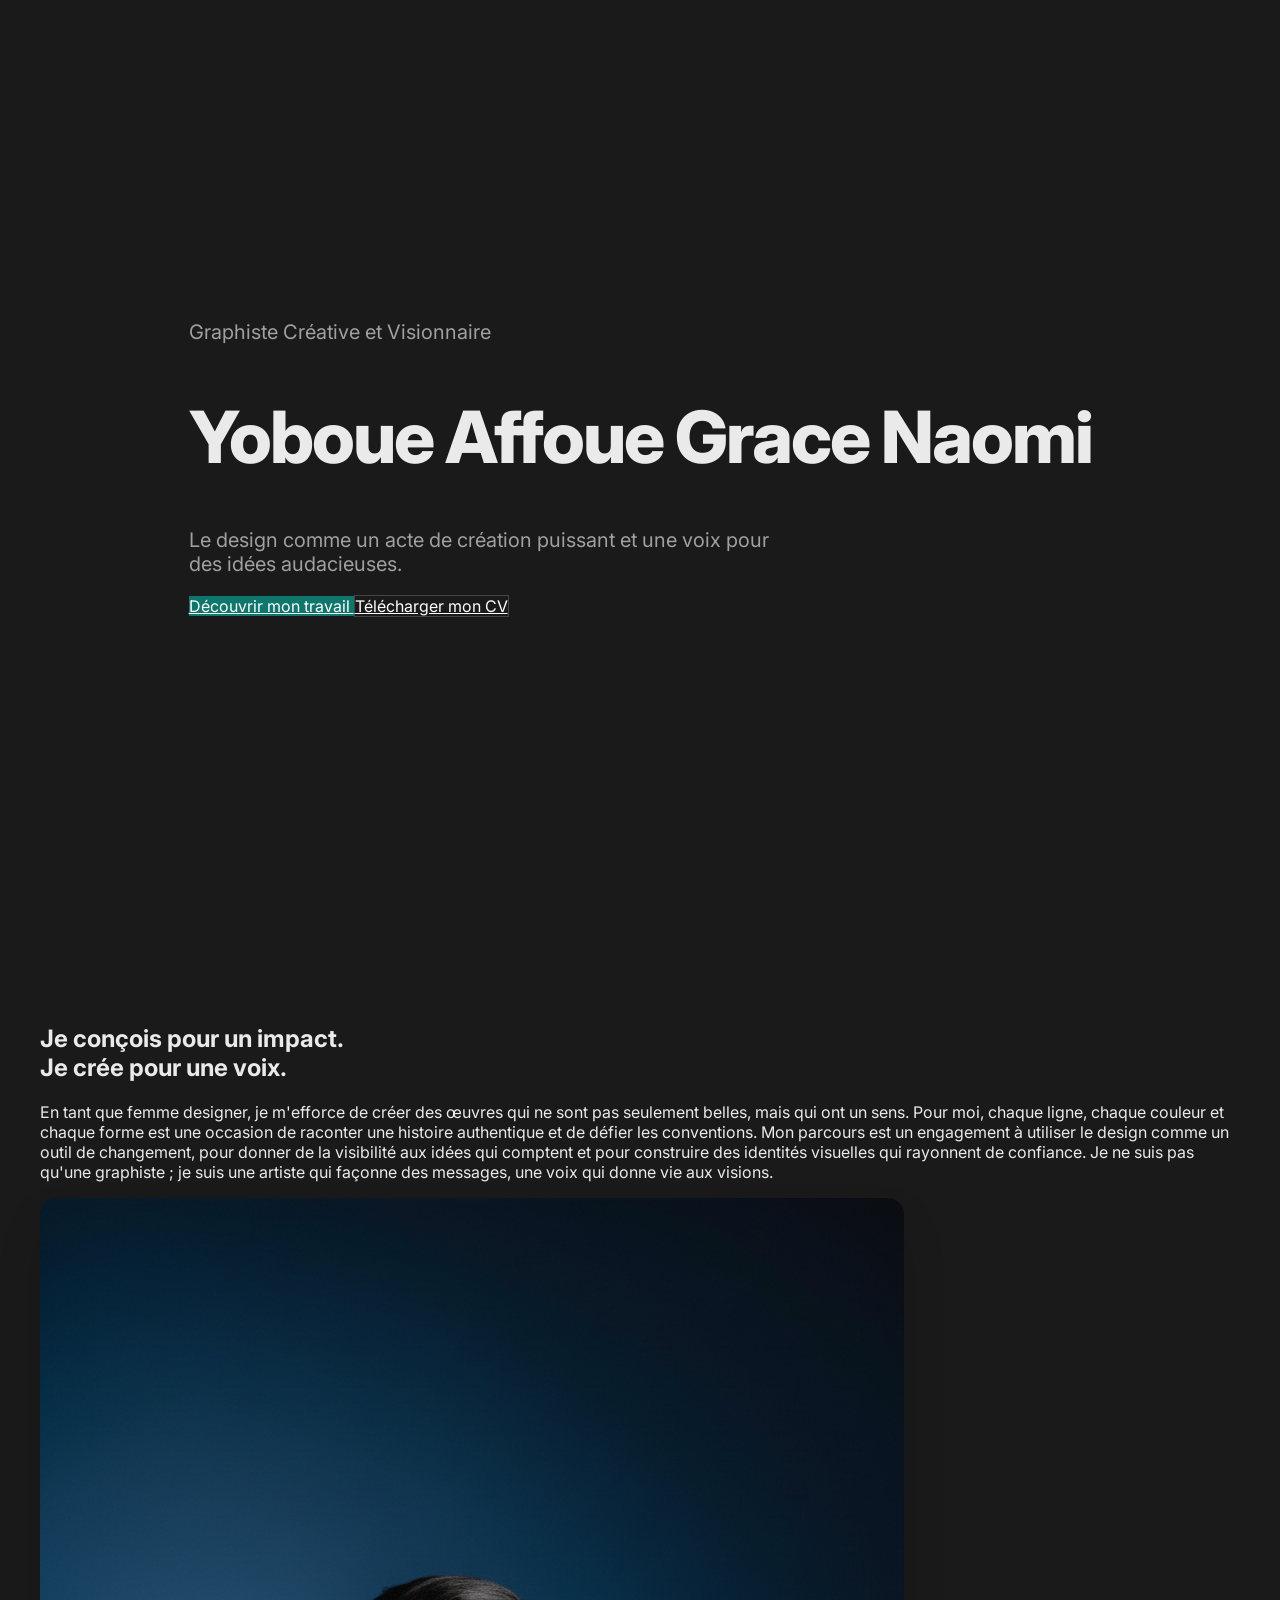
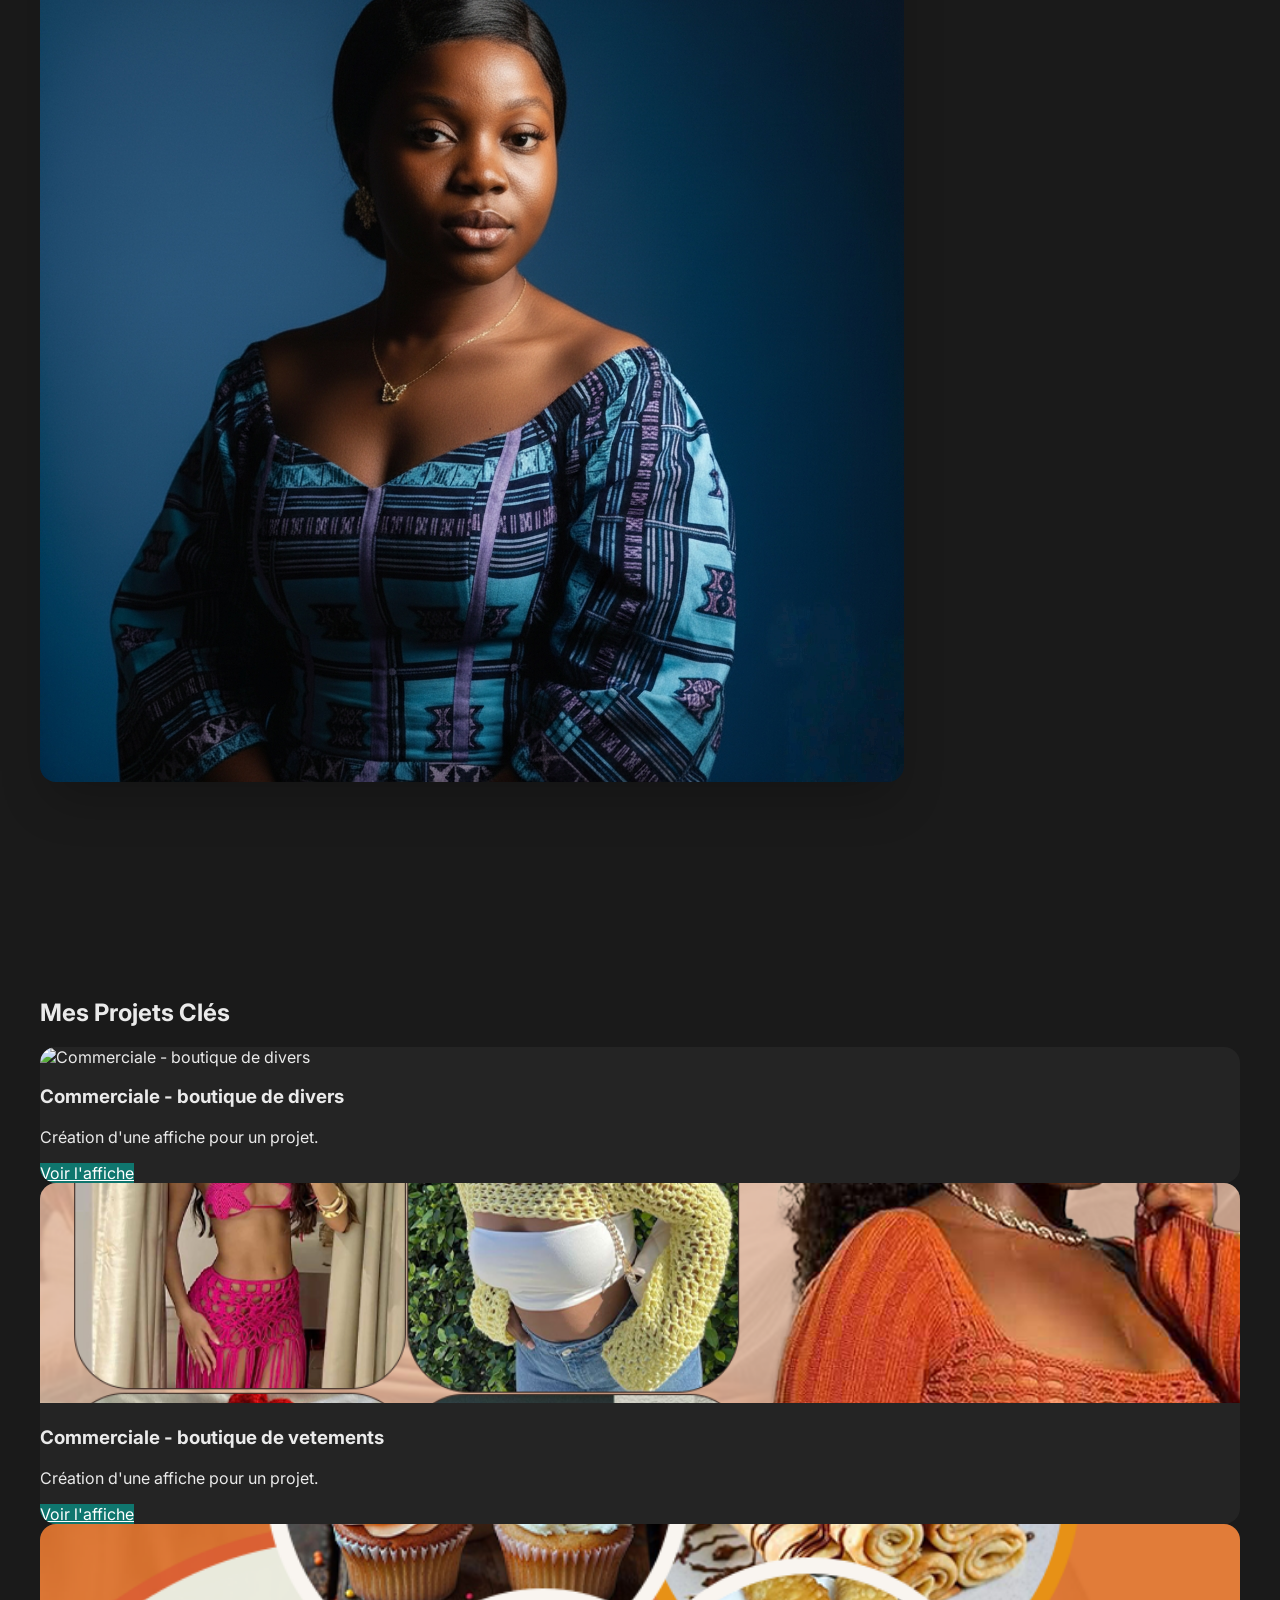
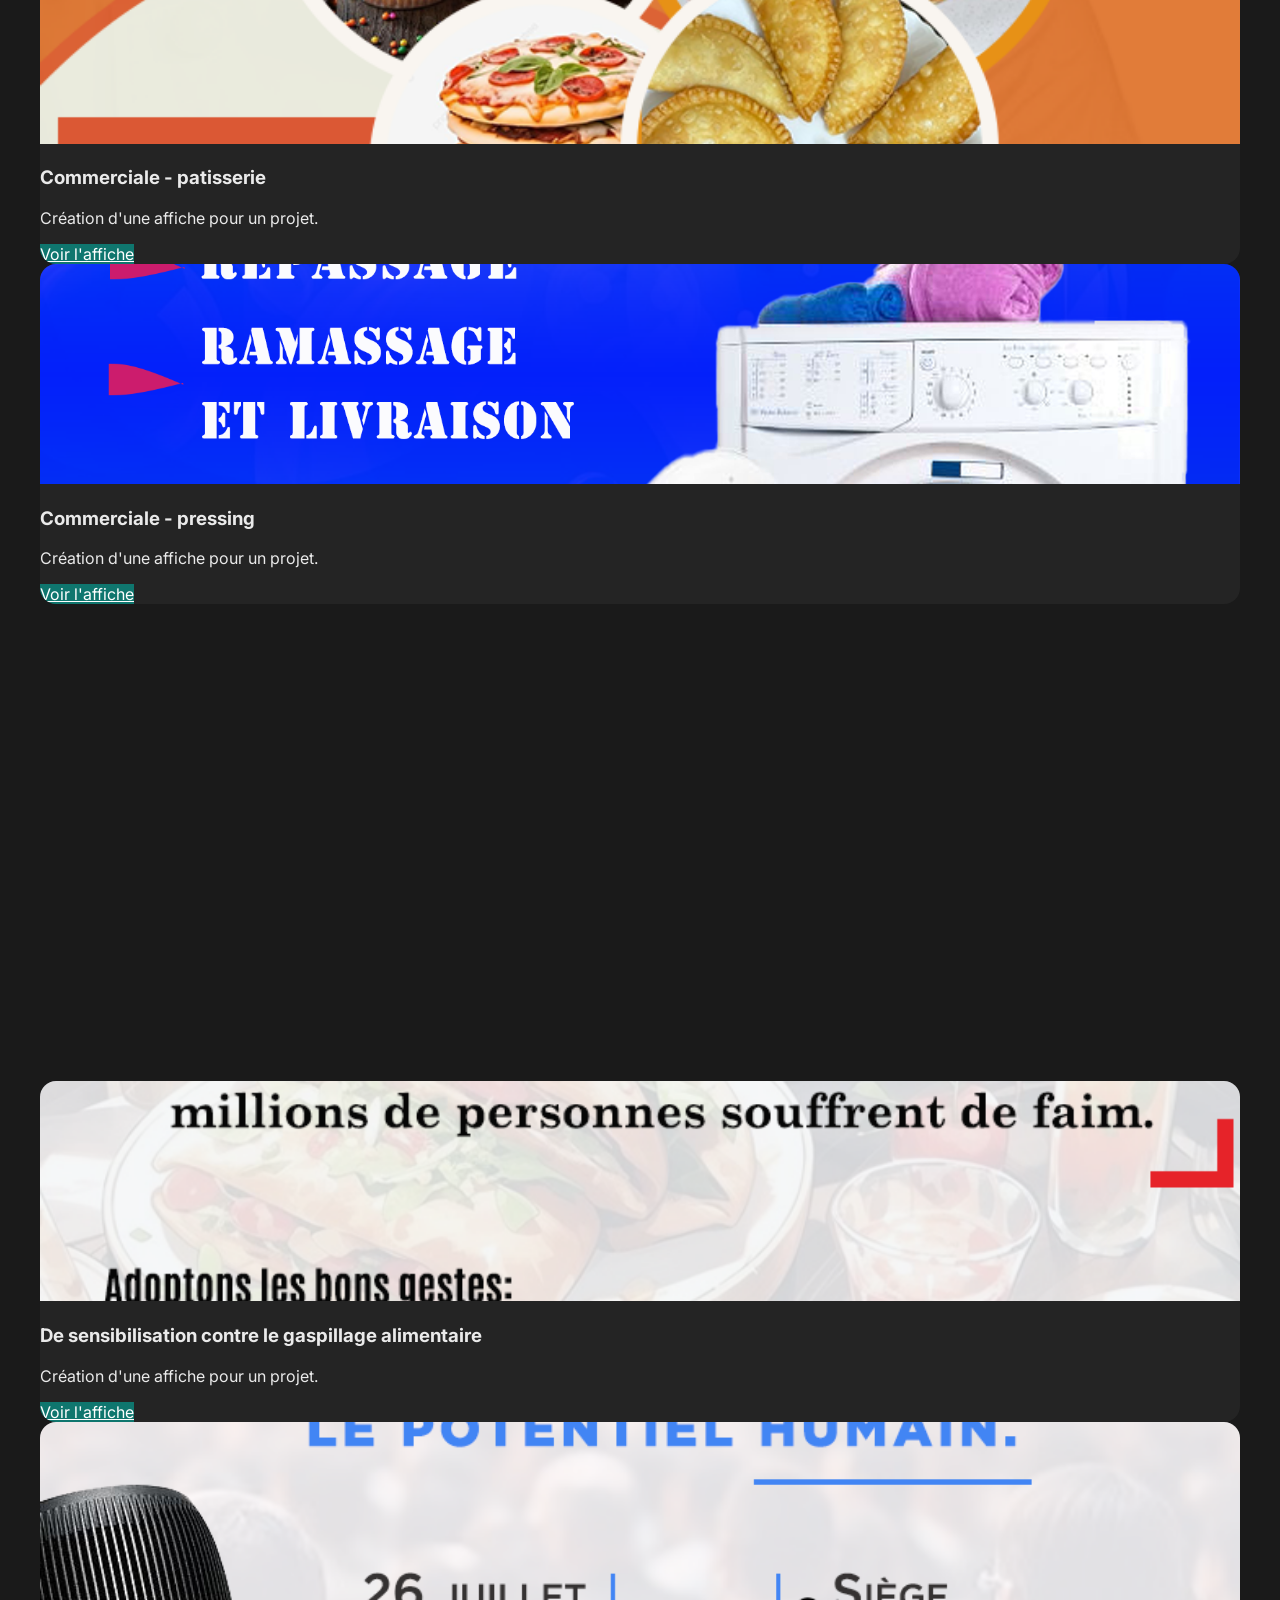
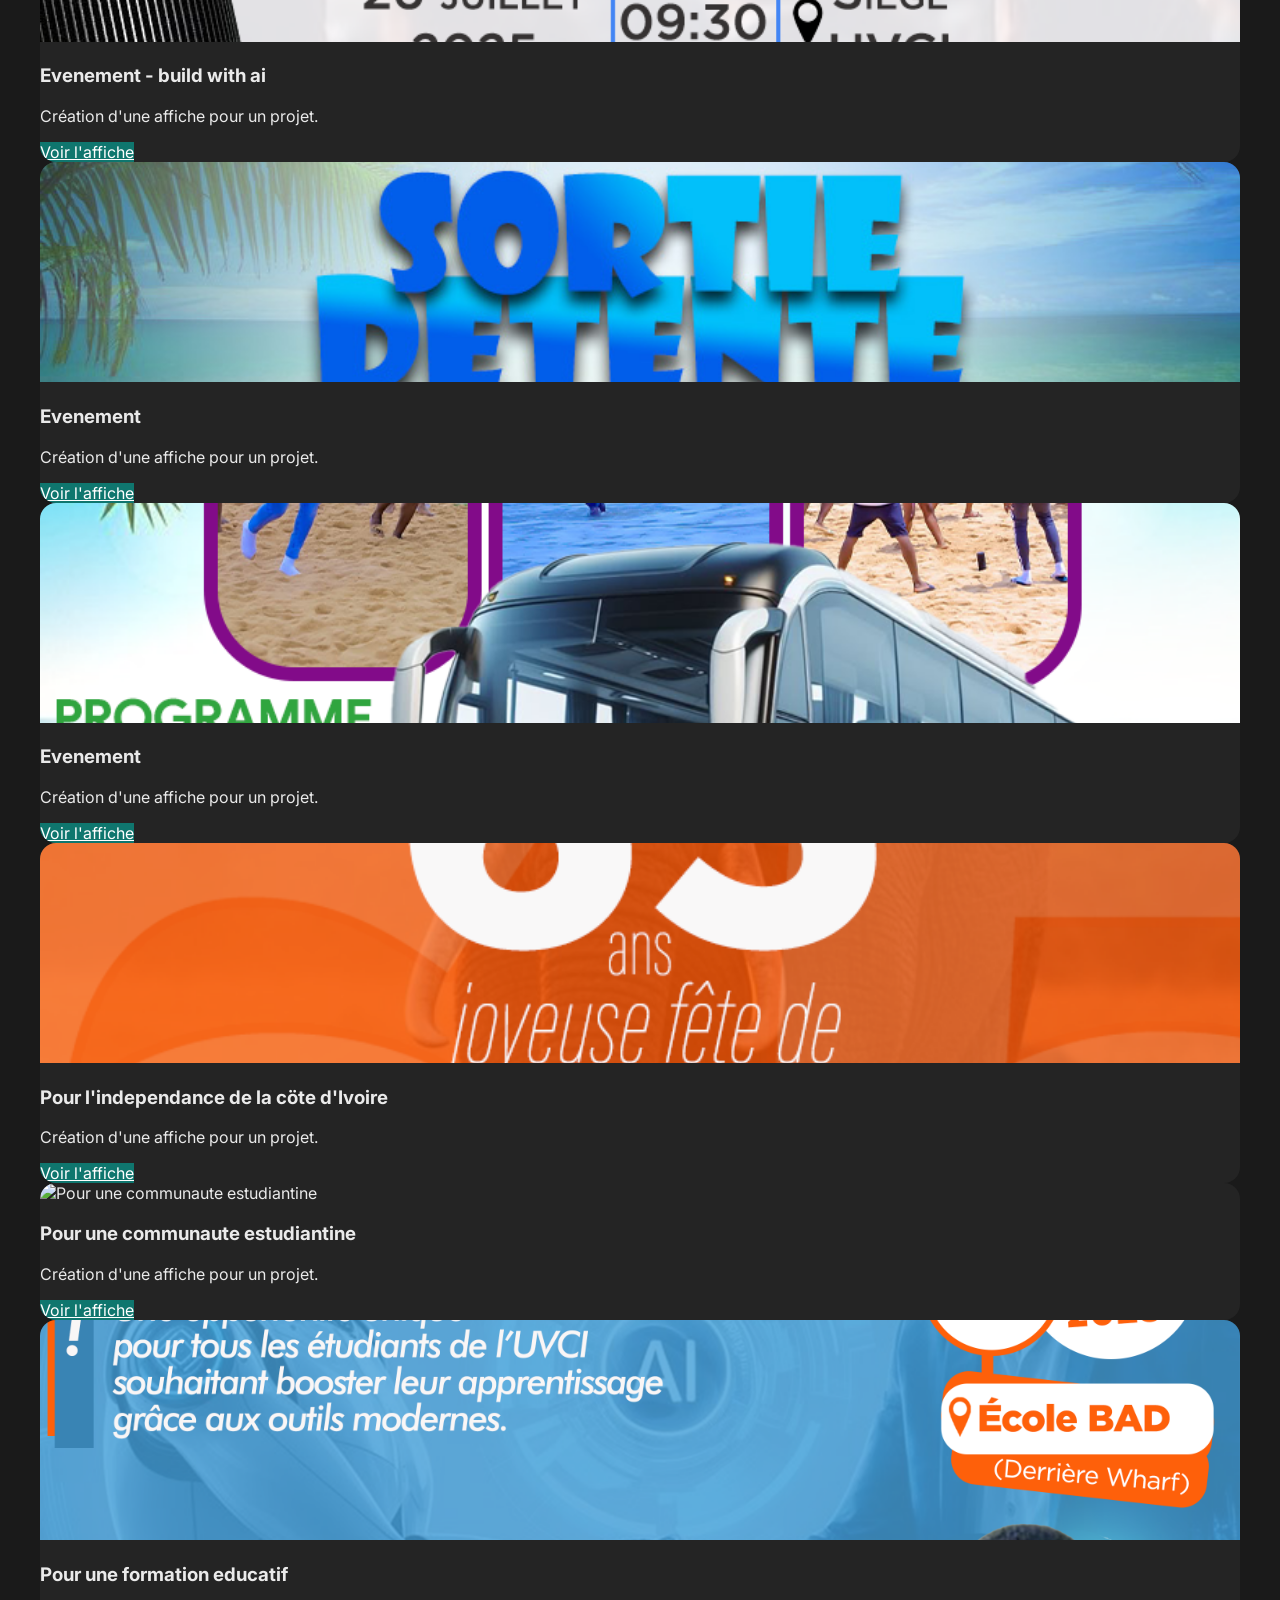
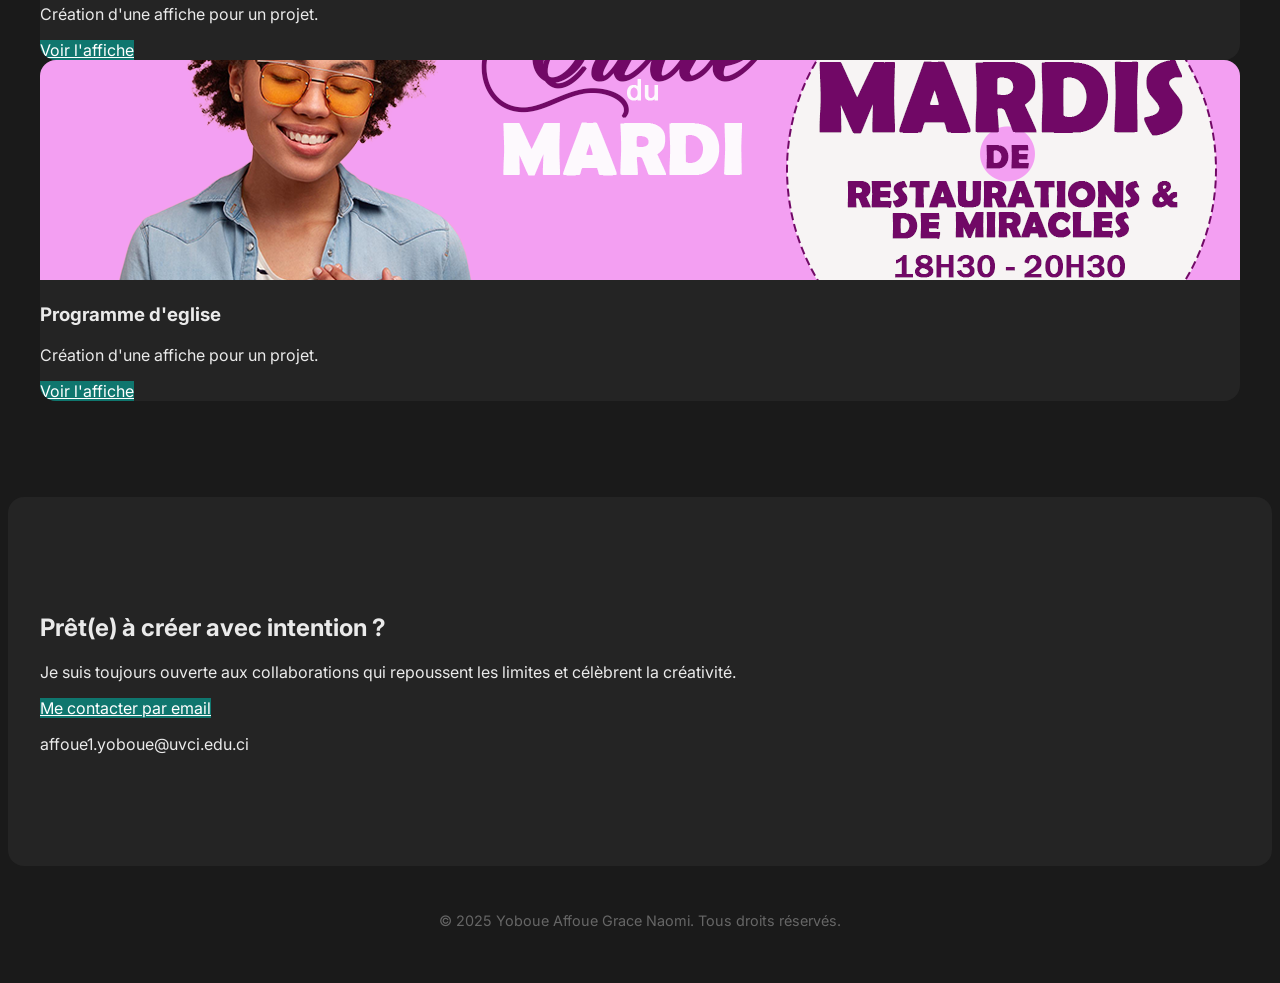
==== commit 2a03623f: "Version 2" ====
--- a/public/index.html
+++ b/public/index.html
@@ -26,6 +26,9 @@
             <a href="#projets" class="mt-8 inline-block btn-primary text-white py-3 px-8 rounded-full font-semibold shadow-lg hover:shadow-xl opacity-0 animate-on-scroll" style="animation-delay: 0.8s;">
                 Découvrir mon travail
             </a>
+            <a href="Document/CV_2025-11-14_Affoue Grace Naomi_Yoboue (1).pdf" download class="mt-8 ml-4 inline-block btn-secondary text-white py-3 px-8 rounded-full font-semibold shadow-lg hover:shadow-xl opacity-0 animate-on-scroll" style="animation-delay: 1s;">
+                Télécharger mon CV
+            </a>
         </div>
     </header>
 
--- a/public/style.css
+++ b/public/style.css
@@ -1,47 +1,178 @@
+body {
+    font-family: 'Inter', sans-serif;
+    background-color: #1a1a1a; /* Un fond encore plus sombre pour un look premium */
+    color: #EAEAEA;
+    overflow-x: hidden;
+}
 
-        body {
-            font-family: 'Inter', sans-serif;
-            background-color: #121212; /* Fond sombre pour la sobriété */
-            color: #E0E0E0; /* Texte clair */
-            overflow-x: hidden; /* Empêche le défilement horizontal */
-        }
-        .container {
-            max-width: 1200px;
-            margin: 0 auto;
-            padding: 2rem;
-        }
-        .section {
-            padding: 4rem 0;
-        }
-        .project-card {
-            background-color: #1E1E1E;
-            transition: transform 0.3s ease, box-shadow 0.3s ease, rotate 0.3s ease;
-        }
-        .project-card:hover {
-            transform: translateY(-8px) scale(1.02) rotateZ(1deg); /* Rotation subtile et décalage */
-            box-shadow: 0 15px 30px rgba(0, 0, 0, 0.3);
-        }
-        /* Style des boutons pour un effet soigné */
-        .btn-primary {
-            background-color: #0F766E; /* Une touche de couleur élégante */
-            transition: background-color 0.3s ease, transform 0.3s ease;
-        }
-        .btn-primary:hover {
-            background-color: #0A5A53;
-            transform: translateY(-2px); /* Effet "poussoir" */
-        }
-        
-        /* Animations d'apparition au défilement */
-        @keyframes fadeInMoveUp {
-            from { opacity: 0; transform: translateY(50px); }
-            to { opacity: 1; transform: translateY(0); }
-        }
-        .animate-on-scroll {
-            opacity: 0;
-            transform: translateY(50px);
-            animation-fill-mode: forwards;
-        }
-        .is-visible {
-            animation: fadeInMoveUp 1.2s cubic-bezier(0.25, 0.46, 0.45, 0.94) forwards;
-        }
-    +.container {
+    max-width: 1200px;
+    margin: 0 auto;
+    padding: 0 2rem; /* Padding horizontal uniquement */
+}
+
+.section {
+    padding: 6rem 0; /* Espacement vertical plus généreux */
+}
+
+/* Barre de navigation */
+.navbar {
+    position: fixed;
+    top: 0;
+    left: 0;
+    width: 100%;
+    background-color: rgba(26, 26, 26, 0.8);
+    backdrop-filter: blur(10px);
+    z-index: 1000;
+    transition: top 0.3s;
+}
+
+.nav-container {
+    display: flex;
+    justify-content: space-between;
+    align-items: center;
+    height: 4rem;
+}
+
+.nav-logo {
+    font-weight: 700;
+    font-size: 1.5rem;
+    color: #FFFFFF;
+}
+
+.nav-menu a {
+    color: #A0A0A0;
+    margin-left: 2rem;
+    transition: color 0.3s;
+}
+
+.nav-menu a:hover, .nav-menu a.active {
+    color: #FFFFFF;
+}
+
+/* Hero Section */
+#accueil {
+    min-height: 100vh;
+    display: flex;
+    align-items: center;
+    text-align: left;
+    background: linear-gradient(rgba(26, 26, 26, 0.7), rgba(26, 26, 26, 1)), url('images/background.jpg') no-repeat center center/cover;
+}
+
+#accueil h1 {
+    font-size: 4.5rem;
+    font-weight: 800;
+    letter-spacing: -2px;
+}
+
+#accueil p {
+    font-size: 1.25rem;
+    max-width: 600px;
+    color: #A0A0A0;
+}
+
+.btn {
+    display: inline-block;
+    padding: 0.75rem 1.5rem;
+    border-radius: 9999px;
+    font-weight: 600;
+    transition: all 0.3s;
+}
+
+.btn-primary {
+    background-color: #0F766E;
+    color: #FFFFFF;
+}
+
+.btn-primary:hover {
+    background-color: #0A5A53;
+    transform: translateY(-3px);
+    box-shadow: 0 10px 20px rgba(0,0,0,0.2);
+}
+
+.btn-secondary {
+    border: 1px solid #444;
+    color: #FFFFFF;
+}
+
+.btn-secondary:hover {
+    background-color: #444;
+}
+
+/* Section À Propos */
+#a-propos img {
+    border-radius: 1rem;
+    box-shadow: 0 25px 50px -12px rgba(0, 0, 0, 0.25);
+}
+
+/* Section Projets */
+.project-grid {
+    display: grid;
+    grid-template-columns: repeat(auto-fit, minmax(300px, 1fr));
+    gap: 2rem;
+}
+
+.project-card {
+    background-color: #242424;
+    border-radius: 1rem;
+    overflow: hidden;
+    transition: transform 0.4s cubic-bezier(0.175, 0.885, 0.32, 1.275), box-shadow 0.4s;
+}
+
+.project-card:hover {
+    transform: translateY(-10px);
+    box-shadow: 0 20px 40px rgba(0,0,0,0.3);
+}
+
+.project-card img {
+    width: 100%;
+    height: 220px;
+    object-fit: cover;
+    transition: transform 0.4s;
+}
+
+.project-card:hover img {
+    transform: scale(1.05);
+}
+
+.project-content {
+    padding: 1.5rem;
+}
+
+.project-content h3 {
+    font-size: 1.25rem;
+    font-weight: 600;
+    margin-bottom: 0.5rem;
+}
+
+.project-content p {
+    color: #A0A0A0;
+    font-size: 0.9rem;
+}
+
+/* Section Contact */
+#contact {
+    background-color: #242424;
+    border-radius: 1rem;
+}
+
+/* Pied de page */
+footer {
+    padding: 2rem 0;
+    text-align: center;
+    color: #666;
+    font-size: 0.9rem;
+}
+
+/* Animations */
+.animate-on-scroll {
+    opacity: 0;
+    transform: translateY(40px);
+    transition: opacity 0.8s, transform 0.8s;
+    transition-timing-function: cubic-bezier(0.175, 0.885, 0.32, 1.275);
+}
+
+.is-visible {
+    opacity: 1;
+    transform: translateY(0);
+}
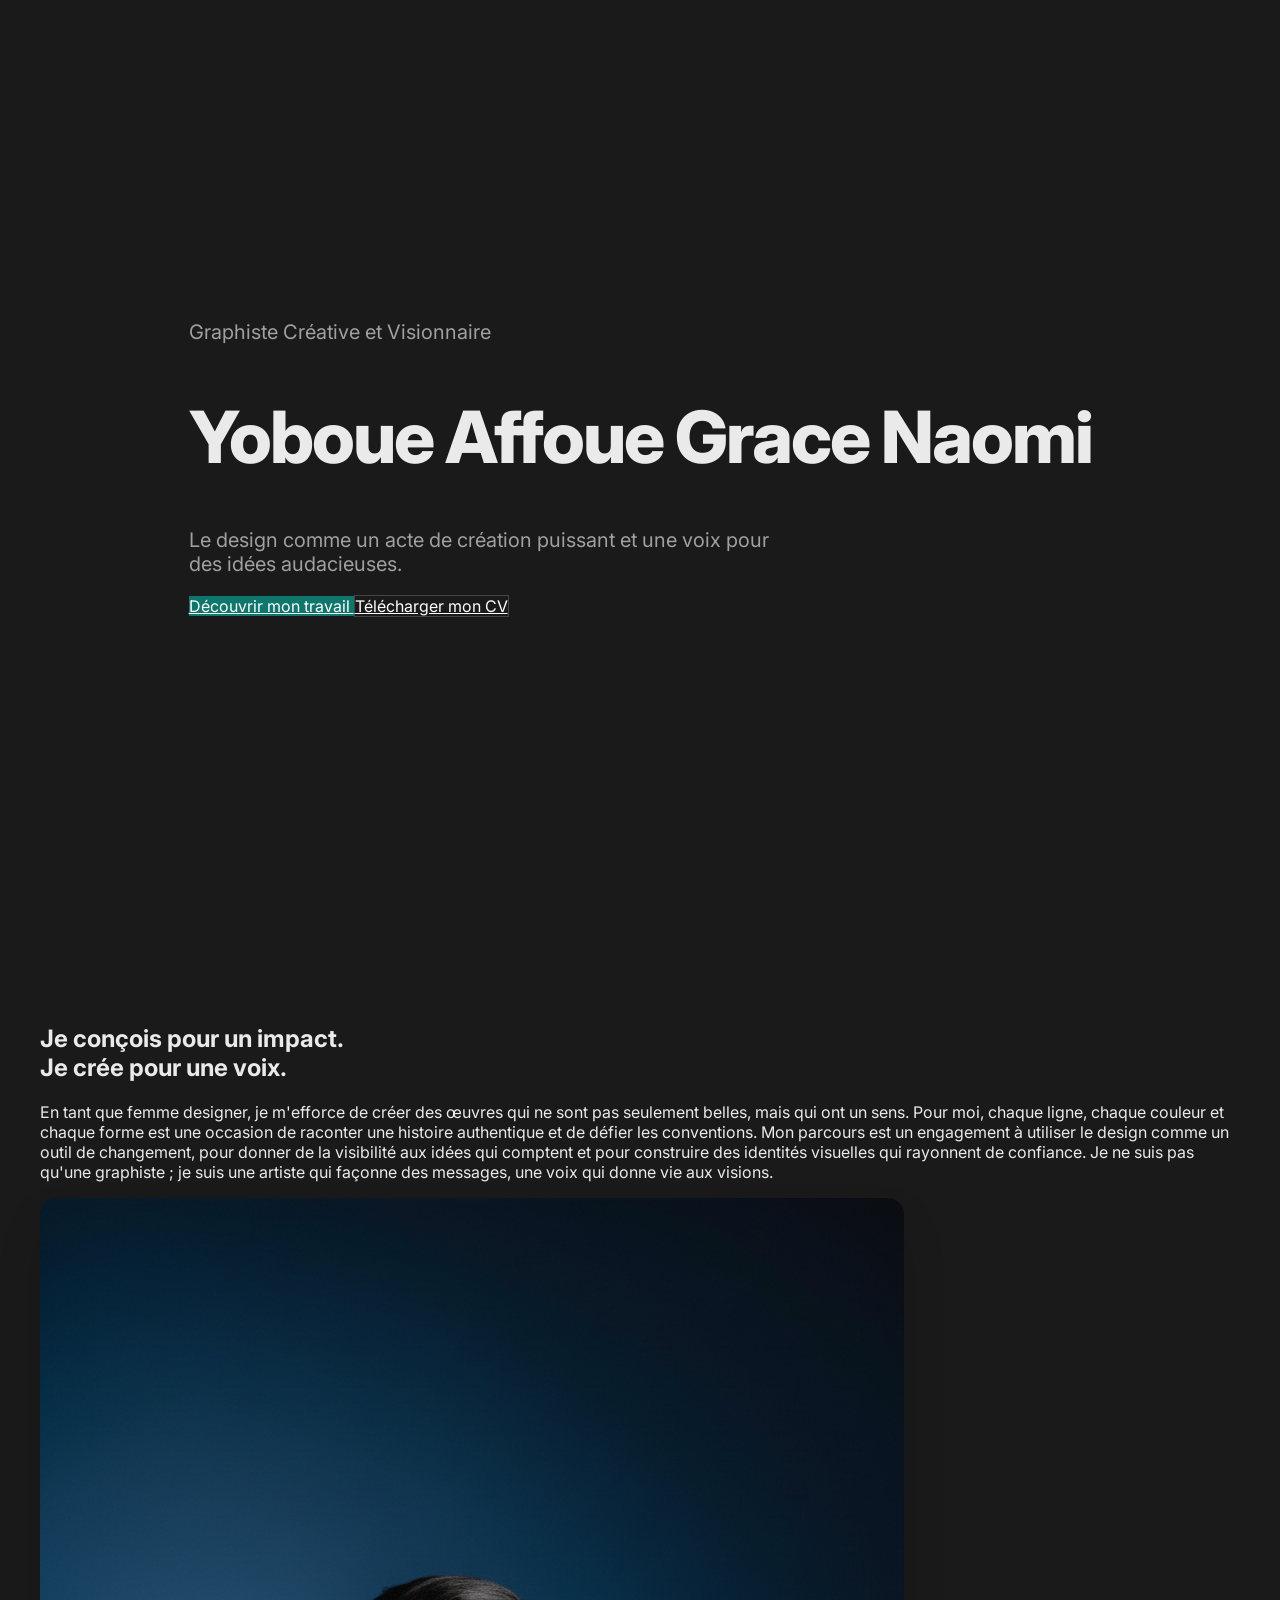
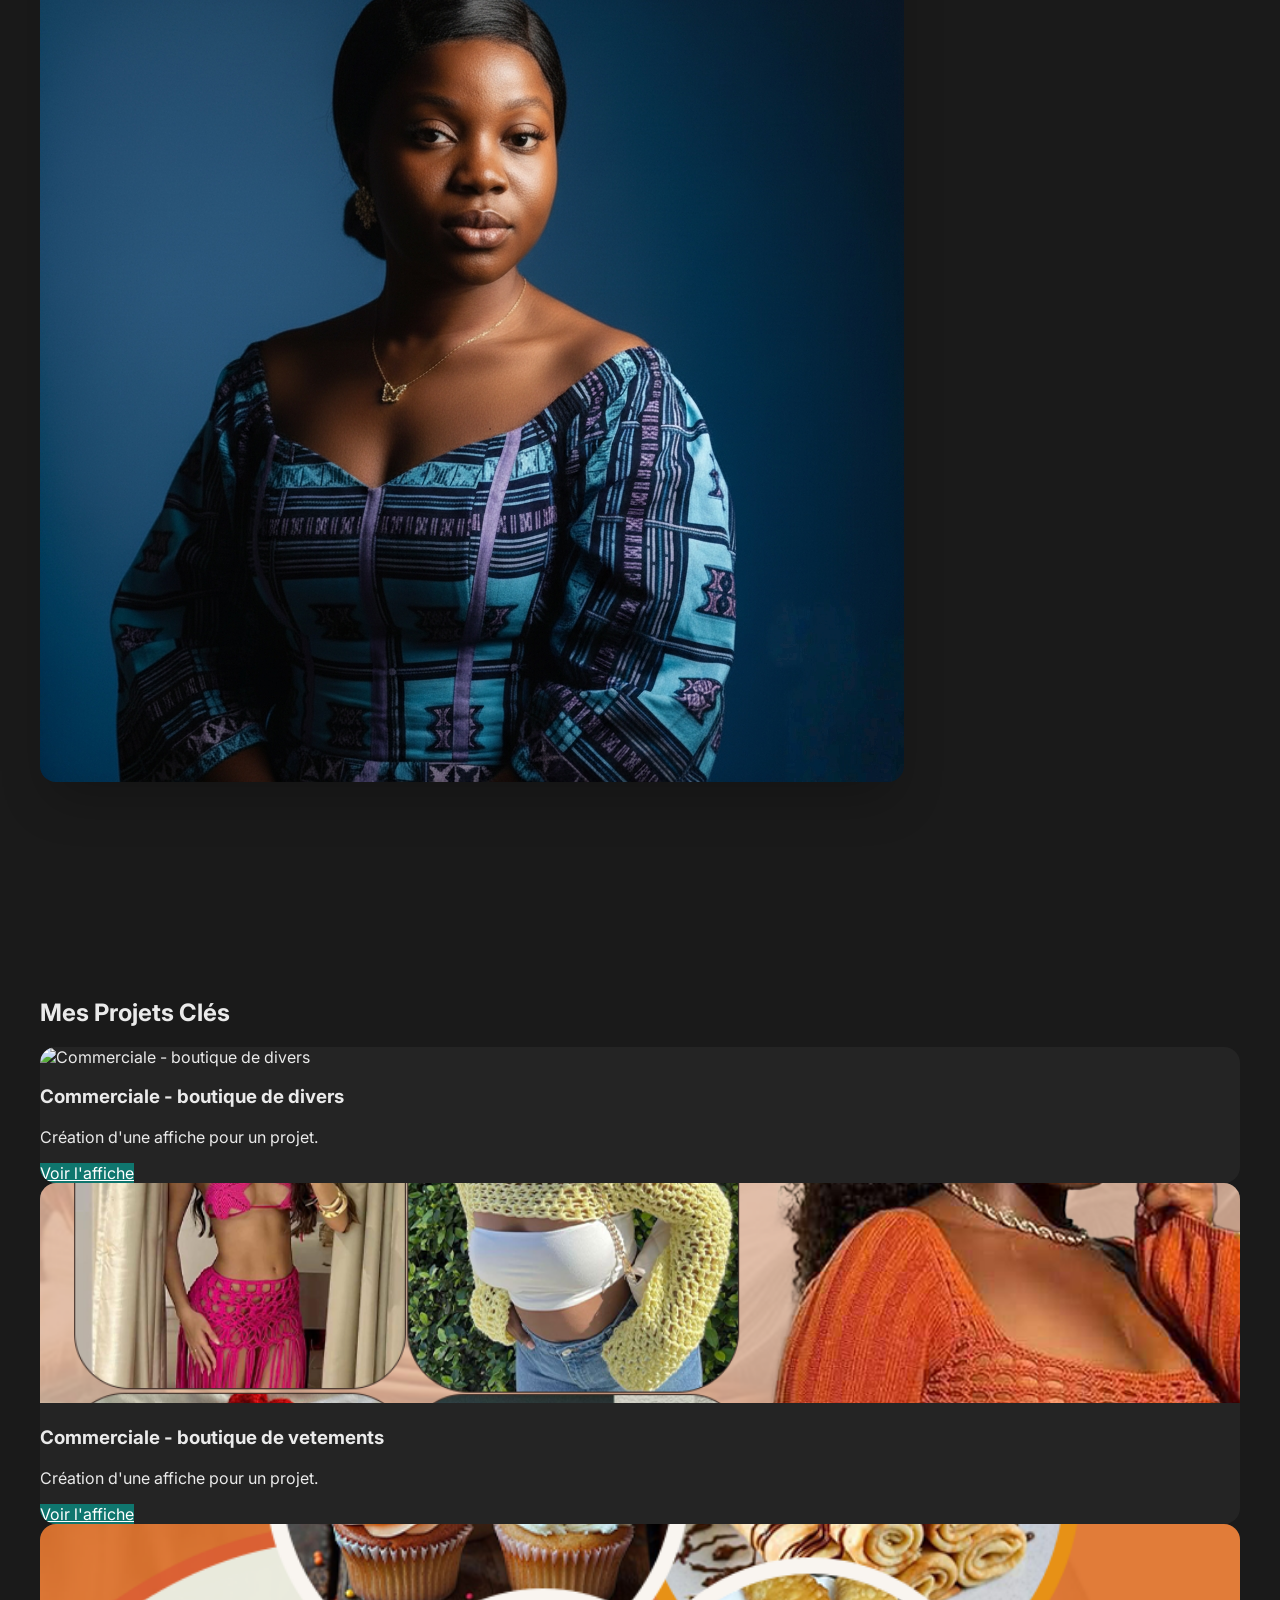
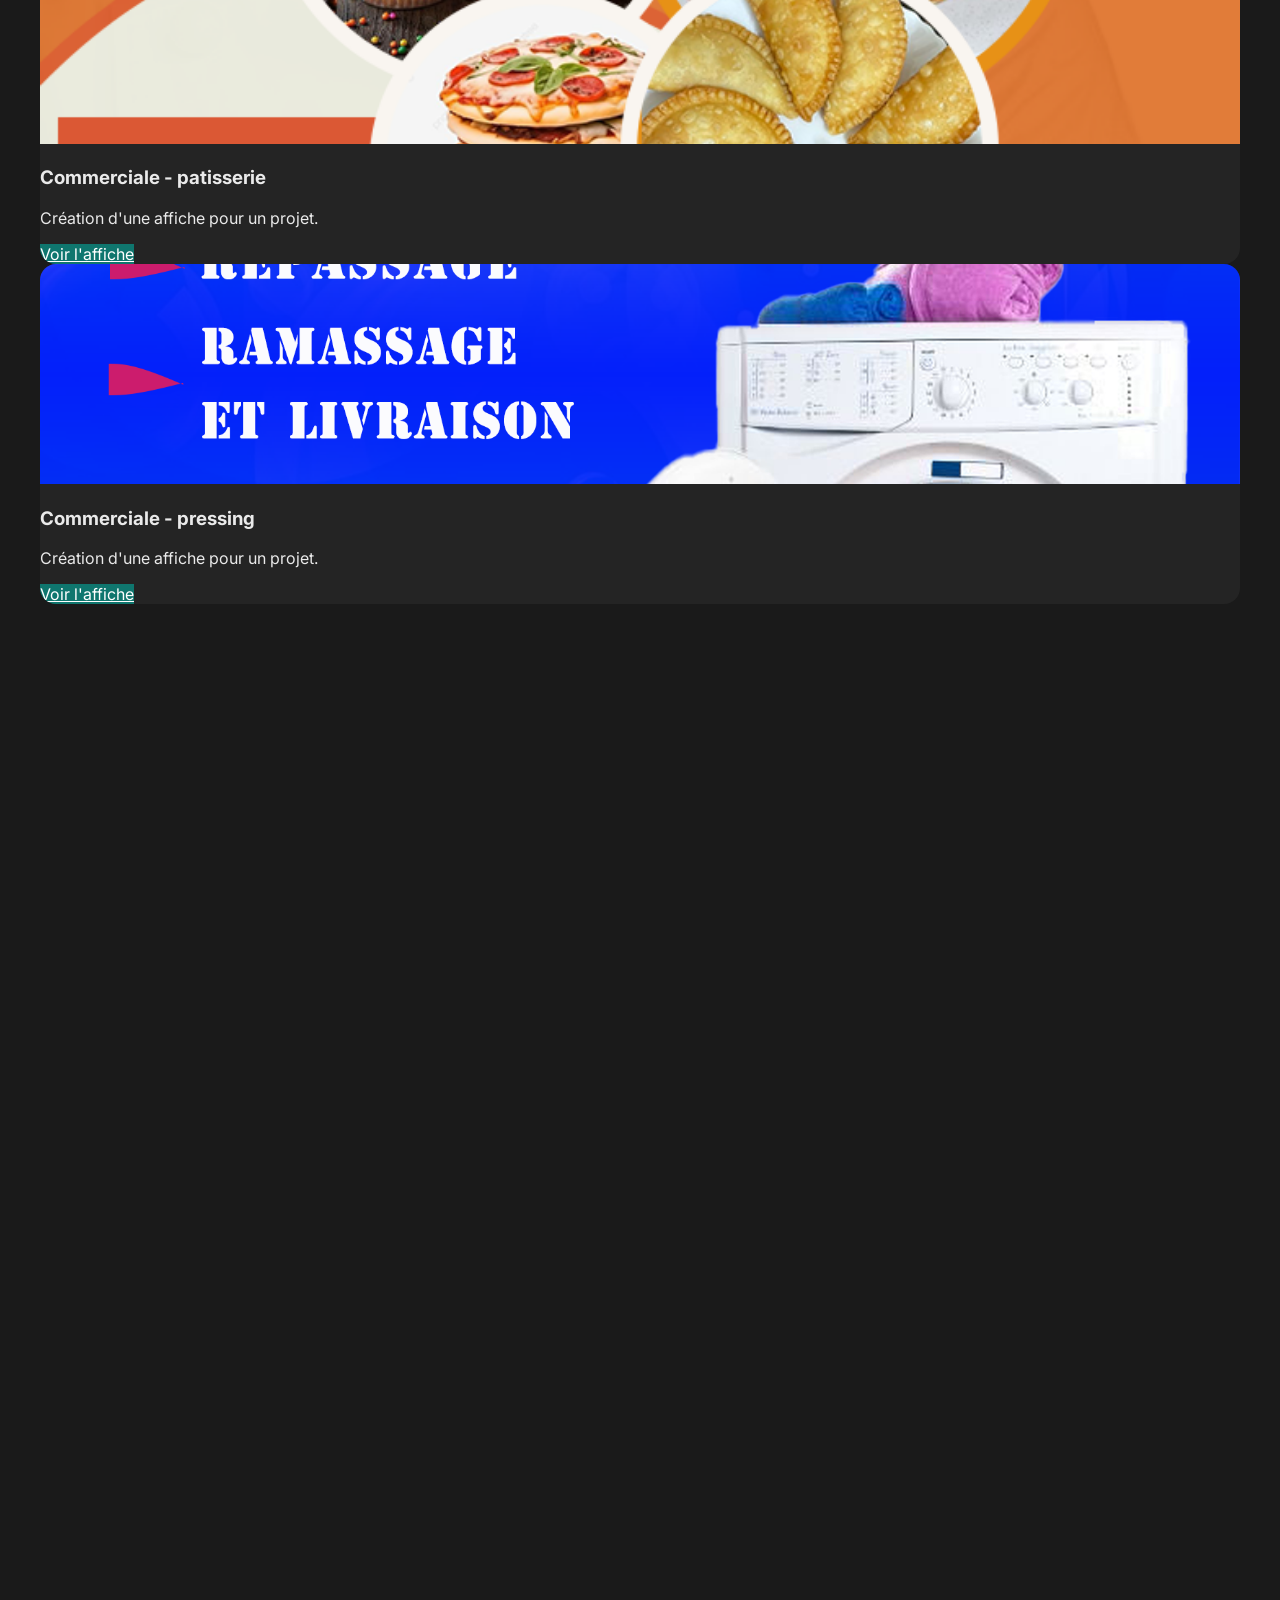
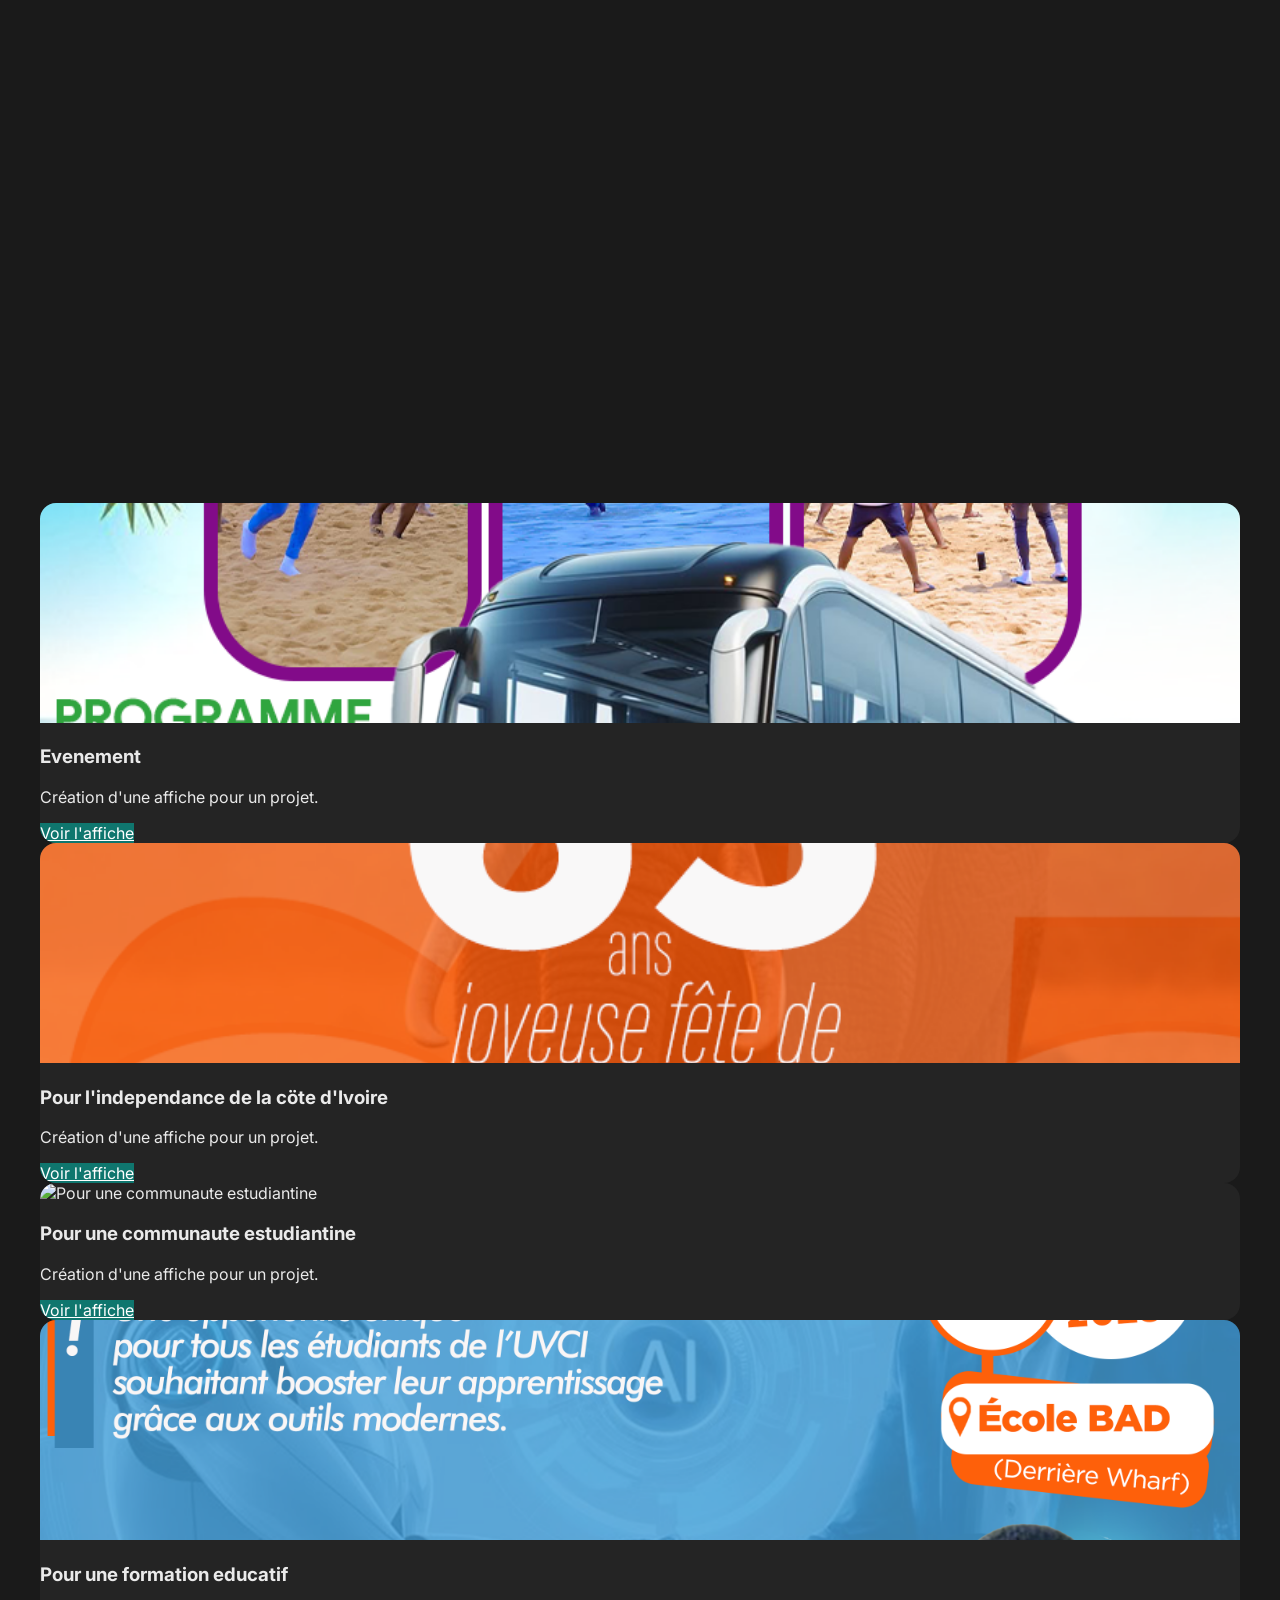
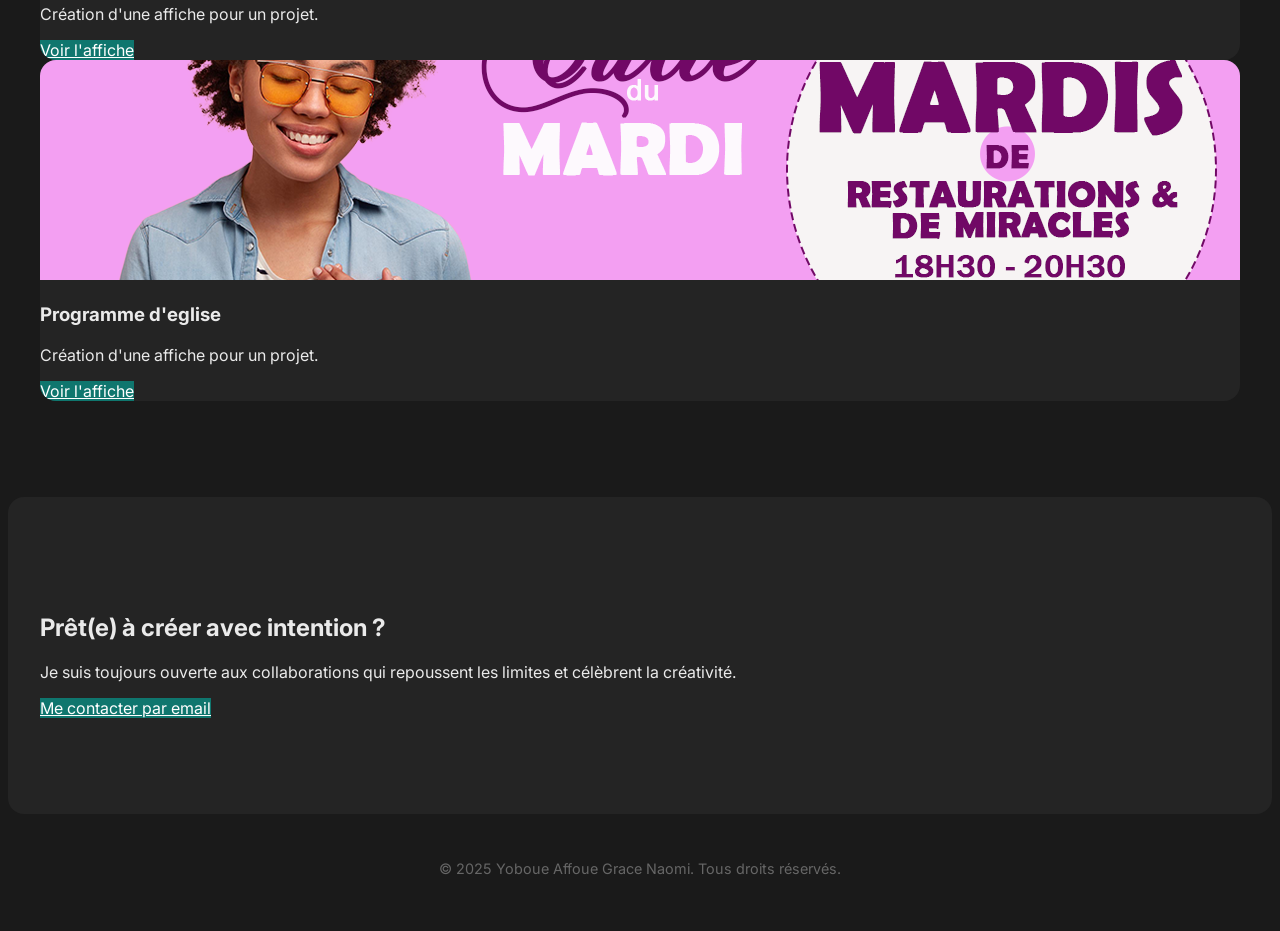
==== commit 7153b5ec: "Version 2_1" ====
--- a/public/index.html
+++ b/public/index.html
@@ -223,7 +223,6 @@
             <a href="mailto:yobouenaomigrace@gmail.com" class="inline-block btn-primary text-white py-3 px-8 rounded-full font-semibold shadow-lg hover:shadow-xl">
                 Me contacter par email
             </a>
-            <p class="mt-4 text-sm text-gray-500">affoue1.yoboue@uvci.edu.ci</p>
         </div>
     </section>
 
